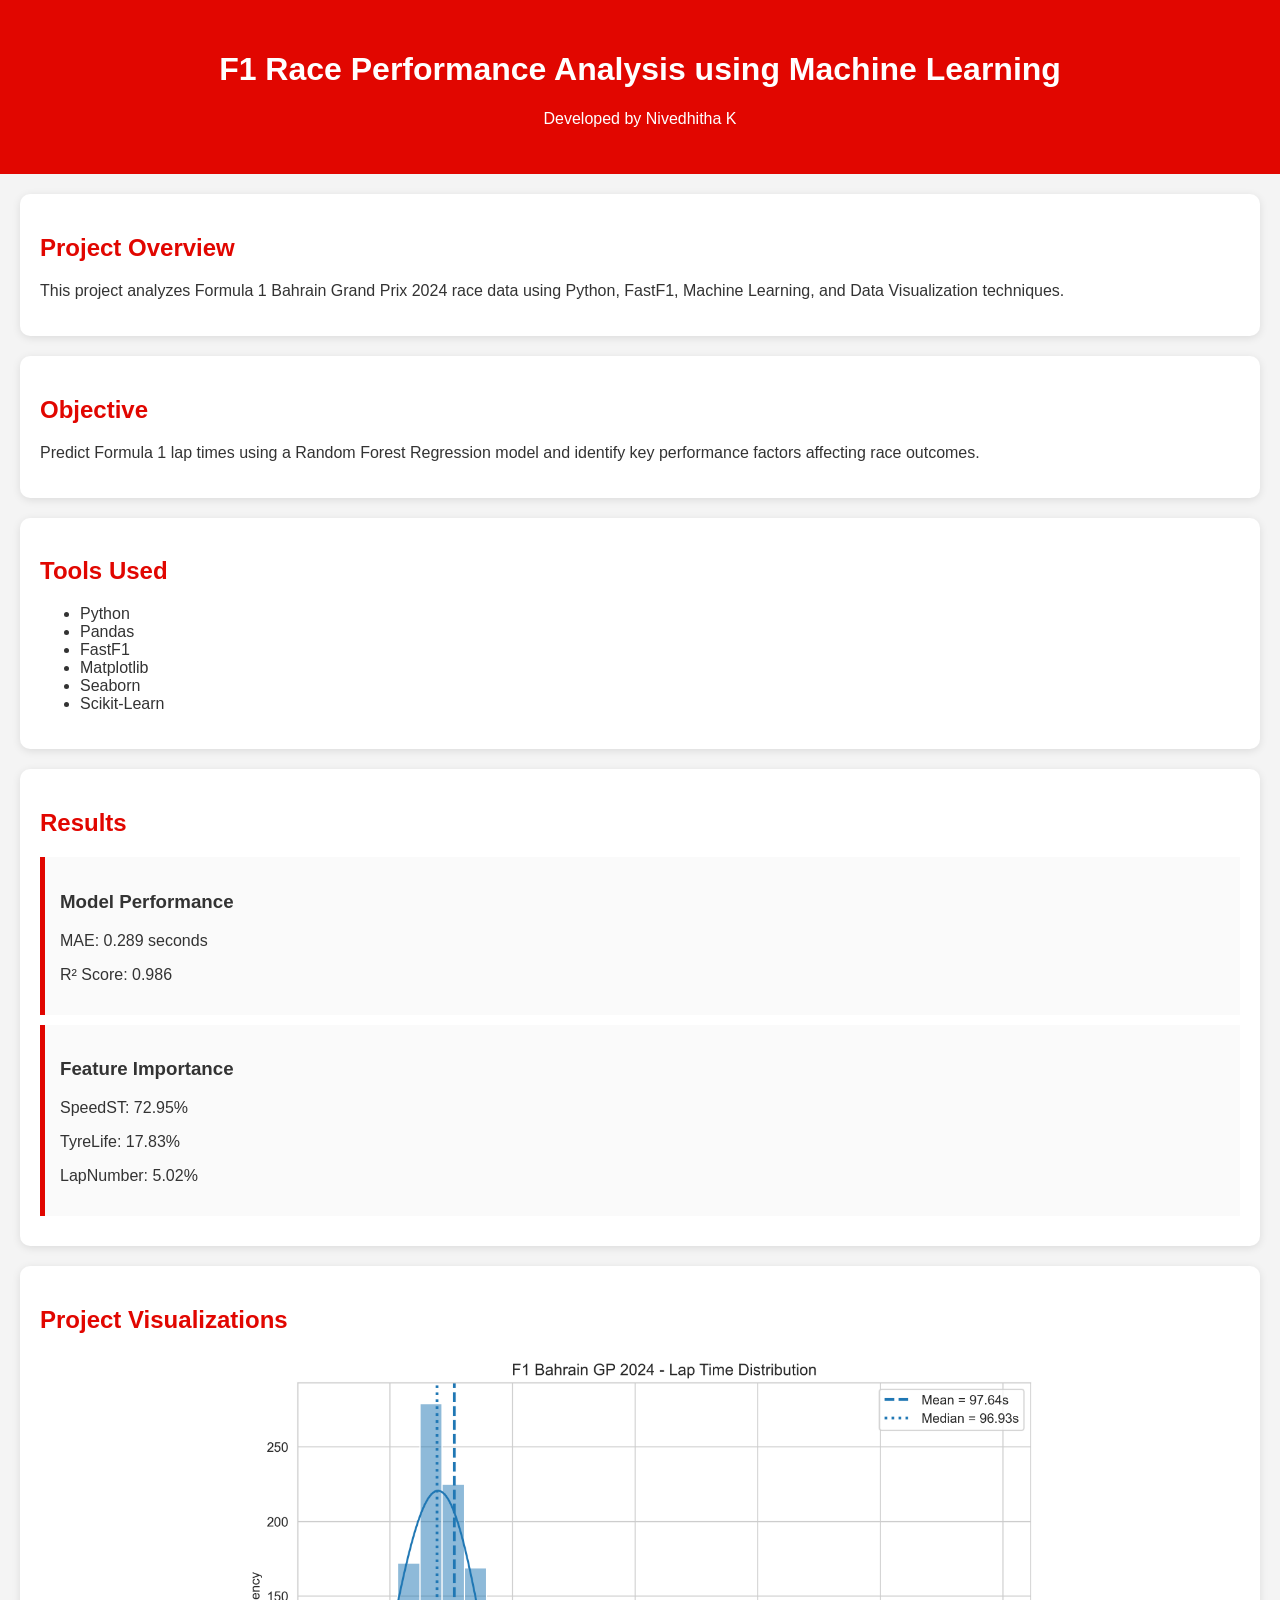
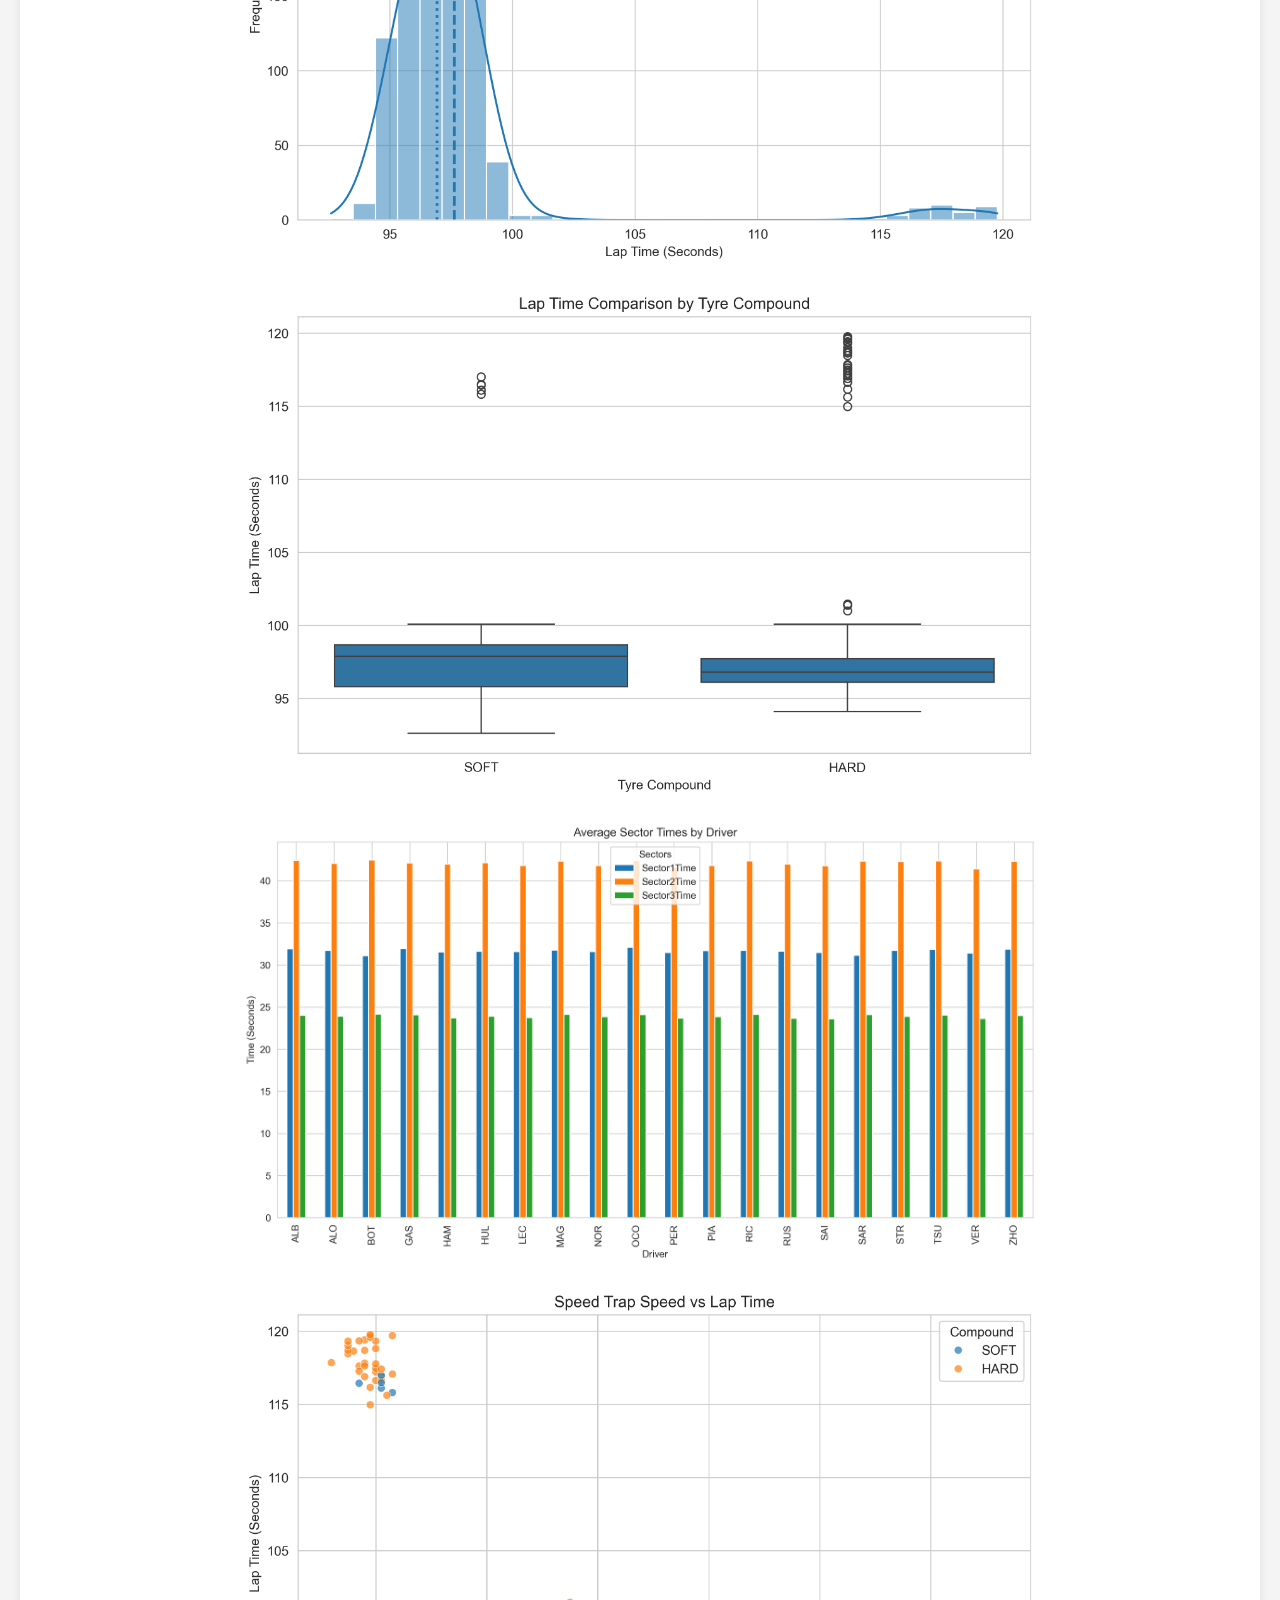
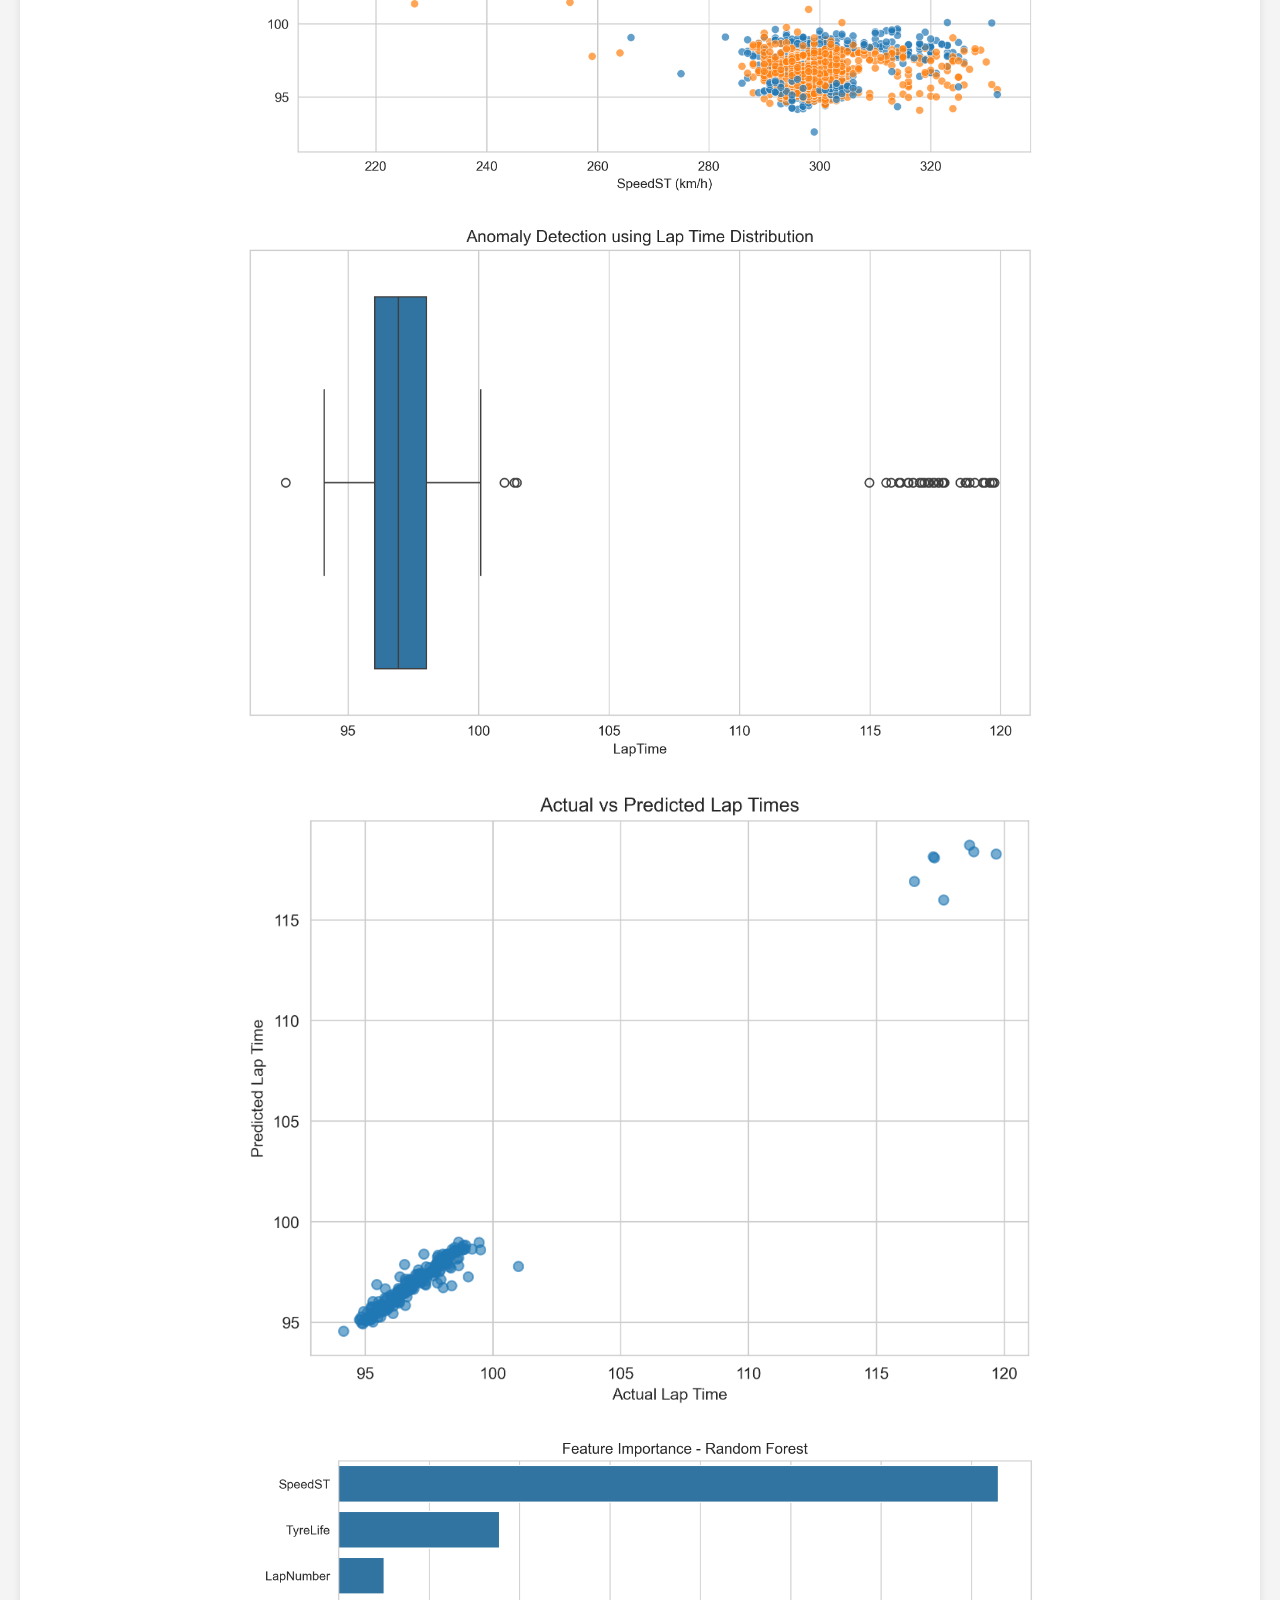
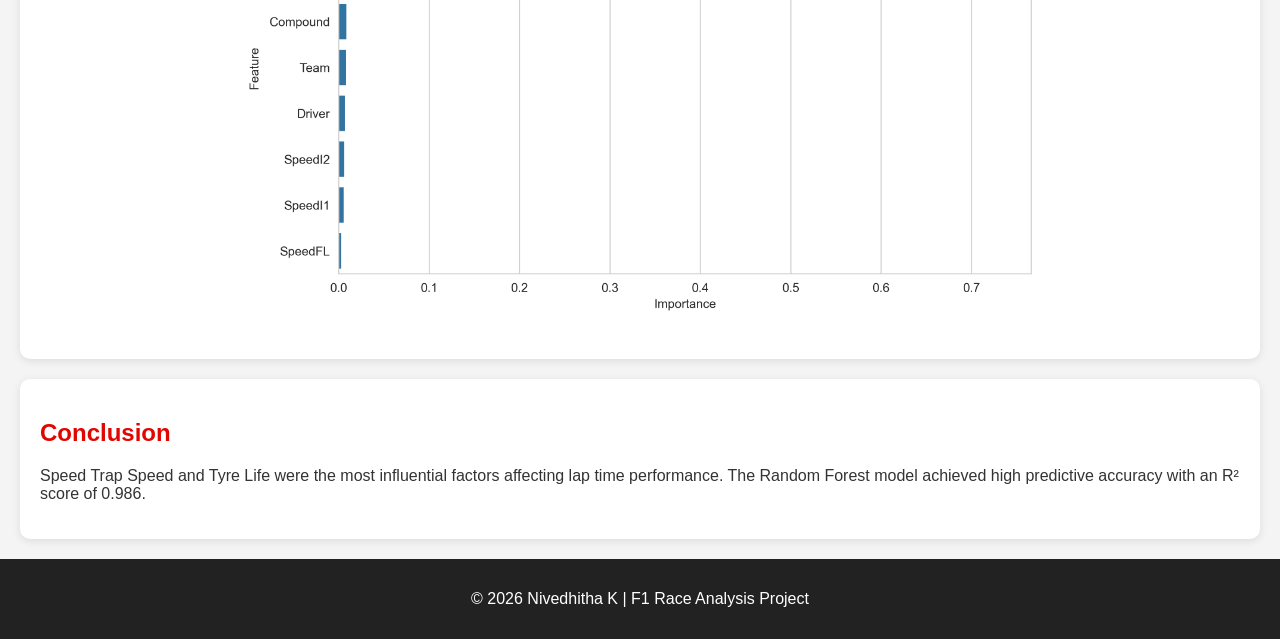
==== index.html @ cac46aba "Added project website" ====
<!DOCTYPE html>
<html lang="en">
<head>
    <meta charset="UTF-8">
    <meta name="viewport" content="width=device-width, initial-scale=1.0">
    <title>F1 Race Performance Analysis</title>
    <link rel="stylesheet" href="style.css">
</head>
<body>

<header>
    <h1>F1 Race Performance Analysis using Machine Learning</h1>
    <p>Developed by Nivedhitha K</p>
</header>

<section>
    <h2>Project Overview</h2>
    <p>
        This project analyzes Formula 1 Bahrain Grand Prix 2024 race data using
        Python, FastF1, Machine Learning, and Data Visualization techniques.
    </p>
</section>

<section>
    <h2>Objective</h2>
    <p>
        Predict Formula 1 lap times using a Random Forest Regression model and
        identify key performance factors affecting race outcomes.
    </p>
</section>

<section>
    <h2>Tools Used</h2>
    <ul>
        <li>Python</li>
        <li>Pandas</li>
        <li>FastF1</li>
        <li>Matplotlib</li>
        <li>Seaborn</li>
        <li>Scikit-Learn</li>
    </ul>
</section>

<section>
    <h2>Results</h2>

    <div class="card">
        <h3>Model Performance</h3>
        <p>MAE: 0.289 seconds</p>
        <p>R² Score: 0.986</p>
    </div>

    <div class="card">
        <h3>Feature Importance</h3>
        <p>SpeedST: 72.95%</p>
        <p>TyreLife: 17.83%</p>
        <p>LapNumber: 5.02%</p>
    </div>
</section>

<section>
    <h2>Project Visualizations</h2>

    <img src="plots/lap_distribution.png" alt="Lap Distribution">
    <img src="plots/compound_boxplot.png" alt="Compound Analysis">
    <img src="plots/sector_comparison.png" alt="Sector Analysis">
    <img src="plots/speed_correlation.png" alt="Speed Correlation">
    <img src="plots/anomaly_detection.png" alt="Anomaly Detection">
    <img src="plots/predicted_vs_actual.png" alt="Predicted vs Actual">
    <img src="plots/feature_importance.png" alt="Feature Importance">

</section>

<section>
    <h2>Conclusion</h2>
    <p>
        Speed Trap Speed and Tyre Life were the most influential factors affecting
        lap time performance. The Random Forest model achieved high predictive
        accuracy with an R² score of 0.986.
    </p>
</section>

<footer>
    <p>© 2026 Nivedhitha K | F1 Race Analysis Project</p>
</footer>

</body>
</html>
---- style.css ----
body{
    font-family: Arial, sans-serif;
    margin:0;
    background:#f4f4f4;
    color:#333;
}

header{
    background:#e10600;
    color:white;
    text-align:center;
    padding:30px;
}

section{
    background:white;
    margin:20px;
    padding:20px;
    border-radius:10px;
    box-shadow:0 2px 8px rgba(0,0,0,0.1);
}

h2{
    color:#e10600;
}

.card{
    background:#fafafa;
    padding:15px;
    margin:10px 0;
    border-left:5px solid #e10600;
}

img{
    width:100%;
    max-width:800px;
    display:block;
    margin:20px auto;
    border-radius:10px;
}

footer{
    text-align:center;
    background:#222;
    color:white;
    padding:15px;
}
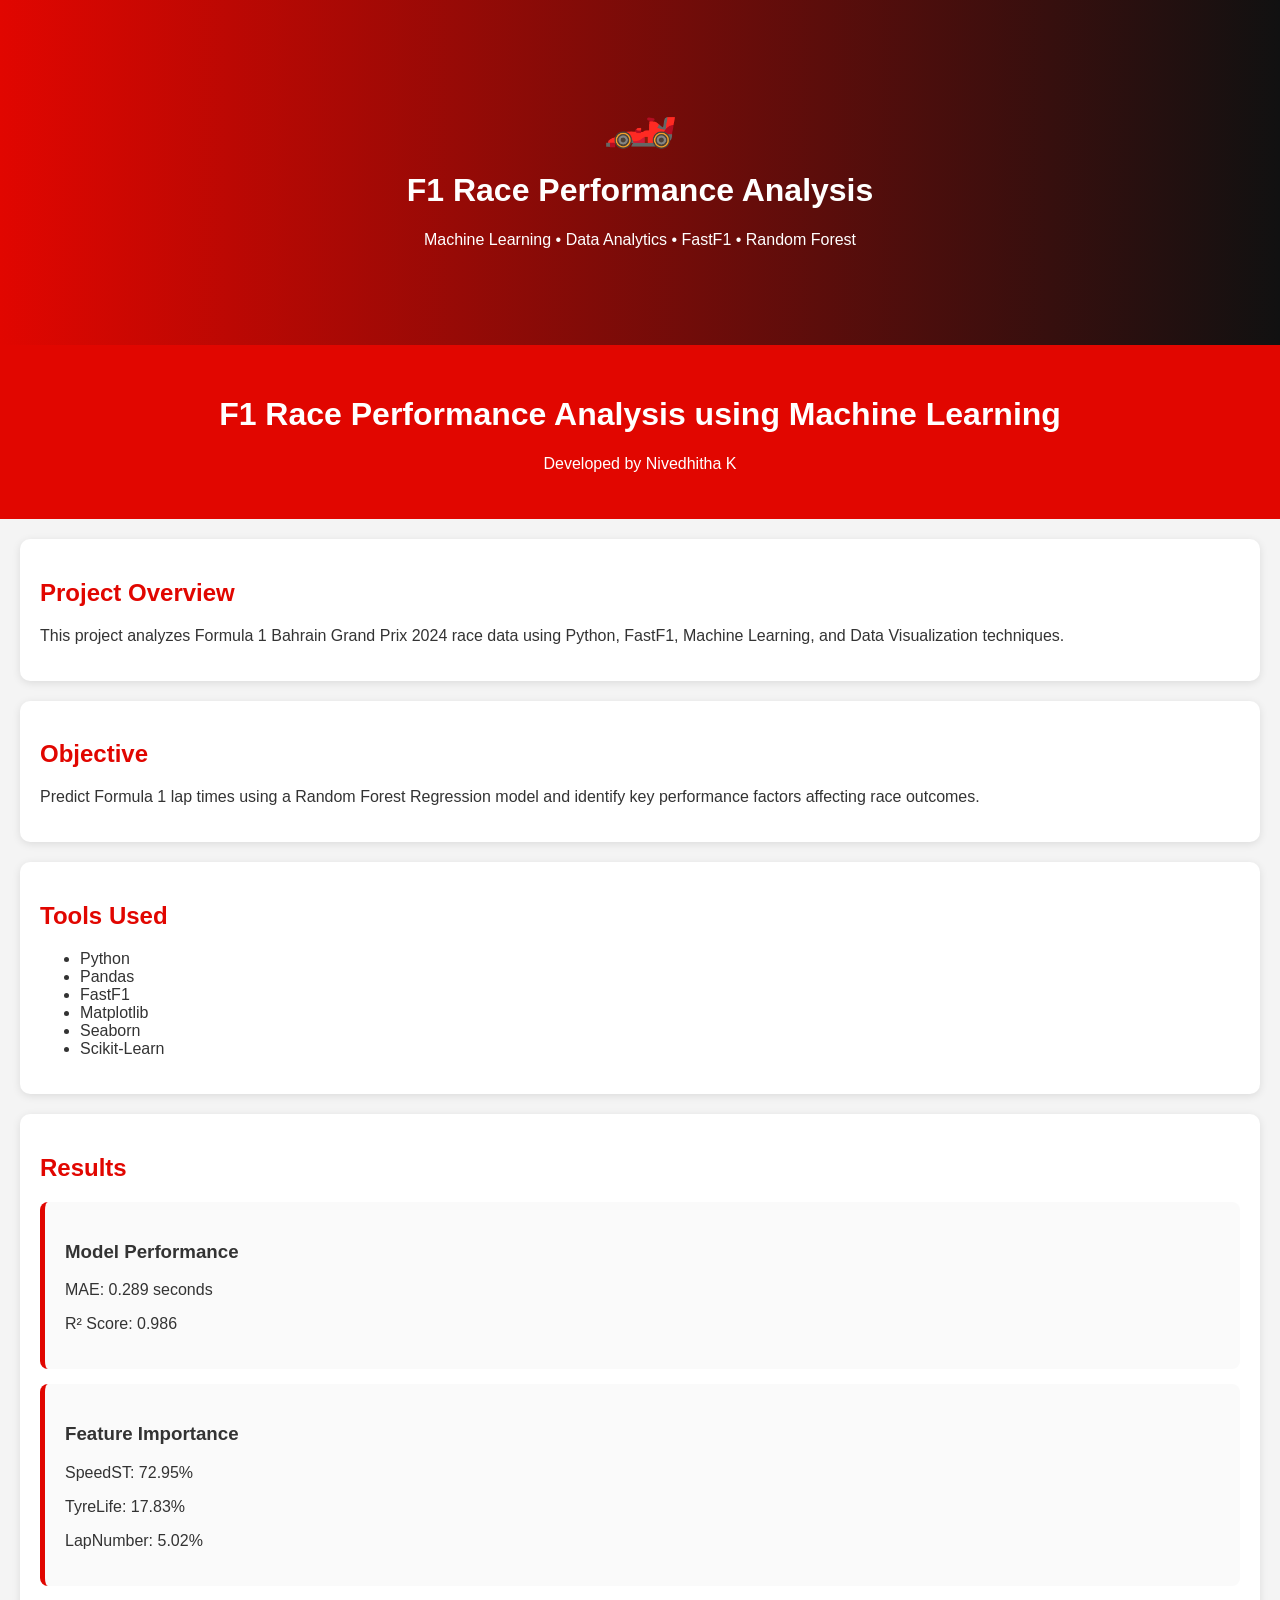
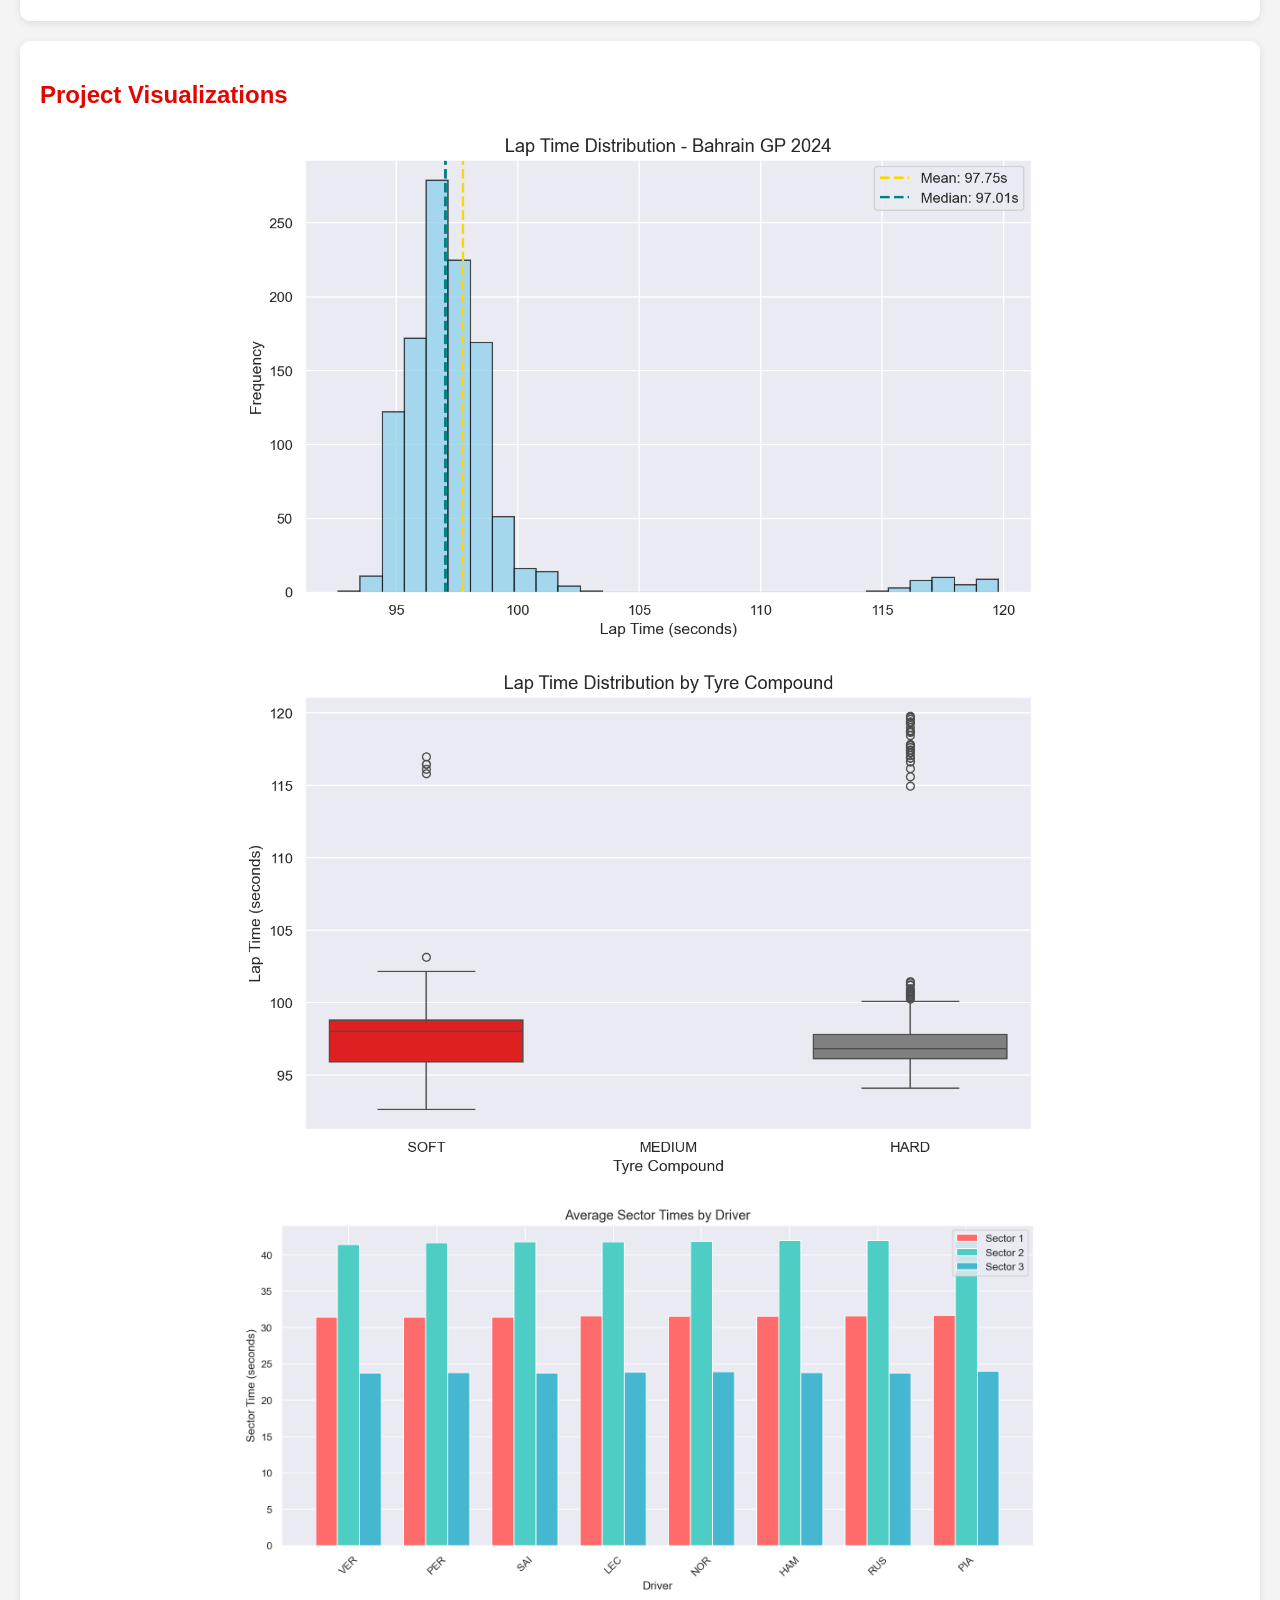
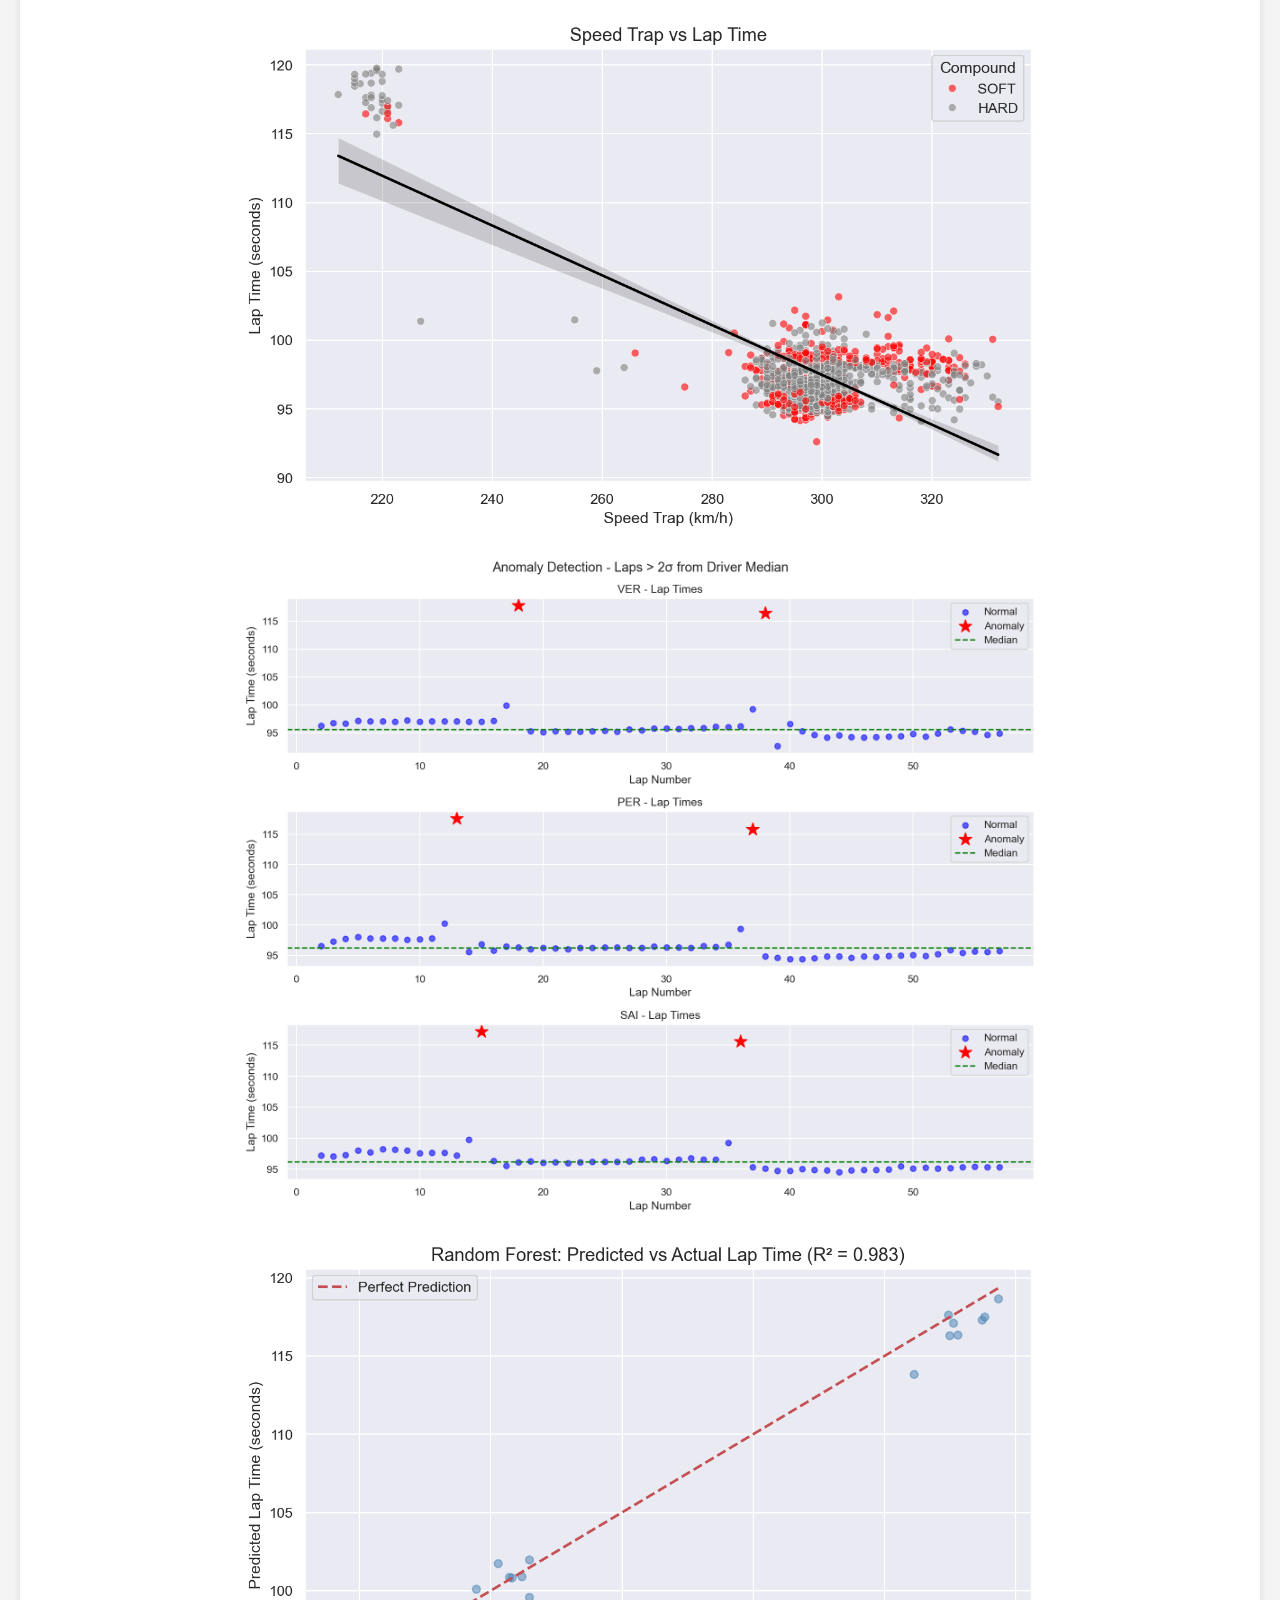
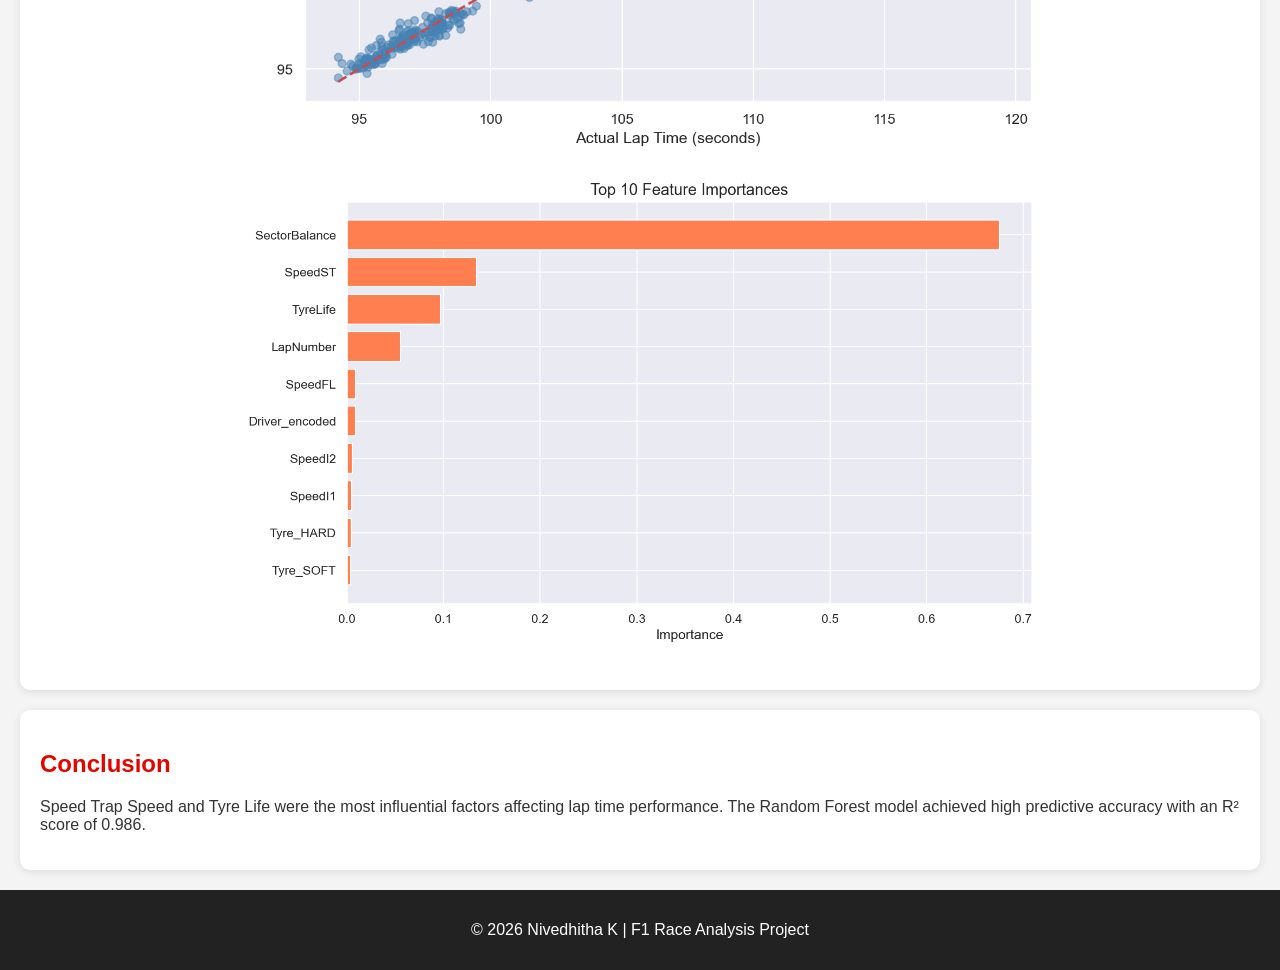
==== commit 46a16e27: "F1 AI/ML analysis project completed" ====
--- a/index.html
+++ b/index.html
@@ -6,7 +6,14 @@
     <title>F1 Race Performance Analysis</title>
     <link rel="stylesheet" href="style.css">
 </head>
+
 <body>
+
+<div class="hero">
+    <div class="car">🏎️</div>
+    <h1>F1 Race Performance Analysis</h1>
+    <p>Machine Learning • Data Analytics • FastF1 • Random Forest</p>
+</div> 
 
 <header>
     <h1>F1 Race Performance Analysis using Machine Learning</h1>
@@ -84,5 +91,7 @@
     <p>© 2026 Nivedhitha K | F1 Race Analysis Project</p>
 </footer>
 
+<script src="script.js"></script>
+
 </body>
 </html>
--- a/style.css
+++ b/style.css
@@ -1,3 +1,26 @@
+.hero{
+    background: linear-gradient(to right, #e10600, #111);
+    color:white;
+    text-align:center;
+    padding:80px 20px;
+    overflow:hidden;
+}
+
+.car{
+    font-size:60px;
+    position:relative;
+    animation: race 5s linear infinite;
+}
+
+@keyframes race{
+    from{
+        left:-100%;
+    }
+    to{
+        left:100%;
+    }
+}
+
 body{
     font-family: Arial, sans-serif;
     margin:0;
@@ -26,9 +49,16 @@
 
 .card{
     background:#fafafa;
-    padding:15px;
-    margin:10px 0;
+    padding:20px;
+    margin:15px 0;
     border-left:5px solid #e10600;
+    border-radius:8px;
+    transition:0.3s;
+}
+
+.card:hover{
+    transform:translateY(-5px);
+    box-shadow:0 4px 12px rgba(0,0,0,0.2);
 }
 
 img{
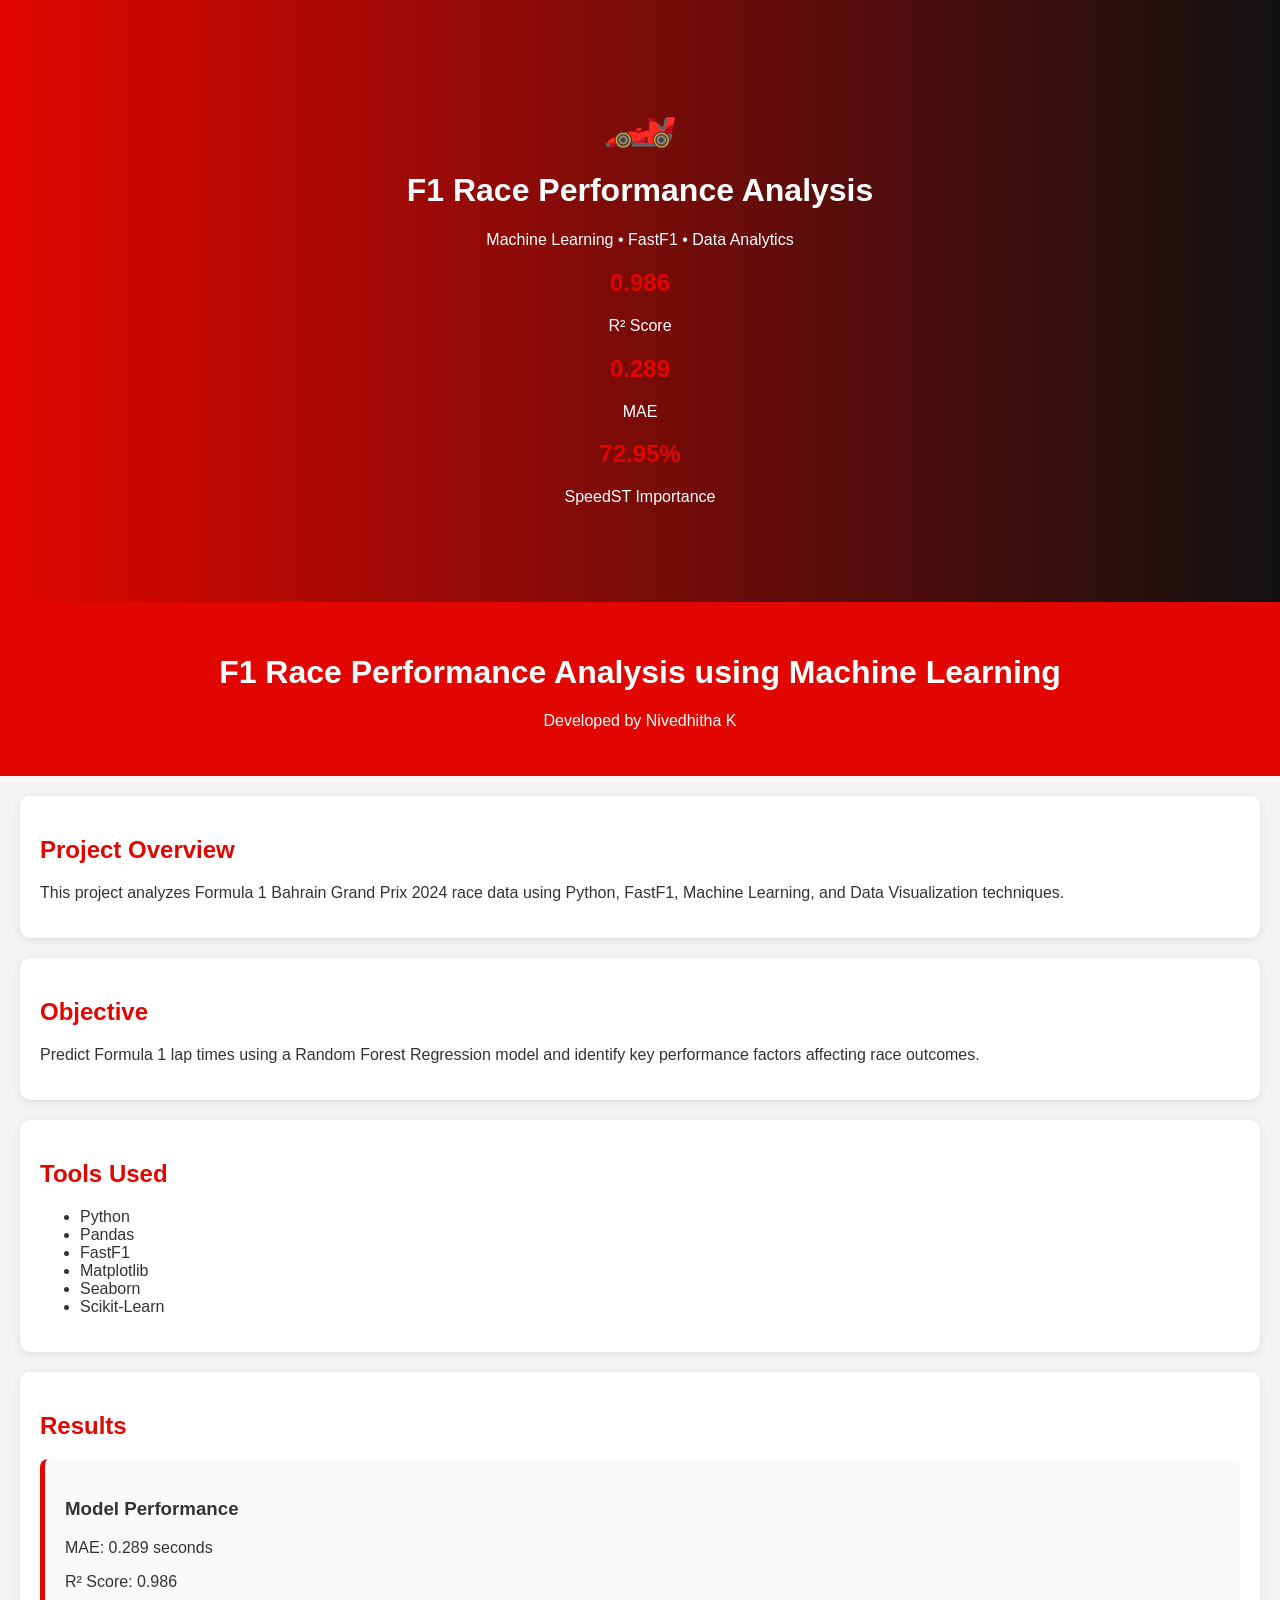
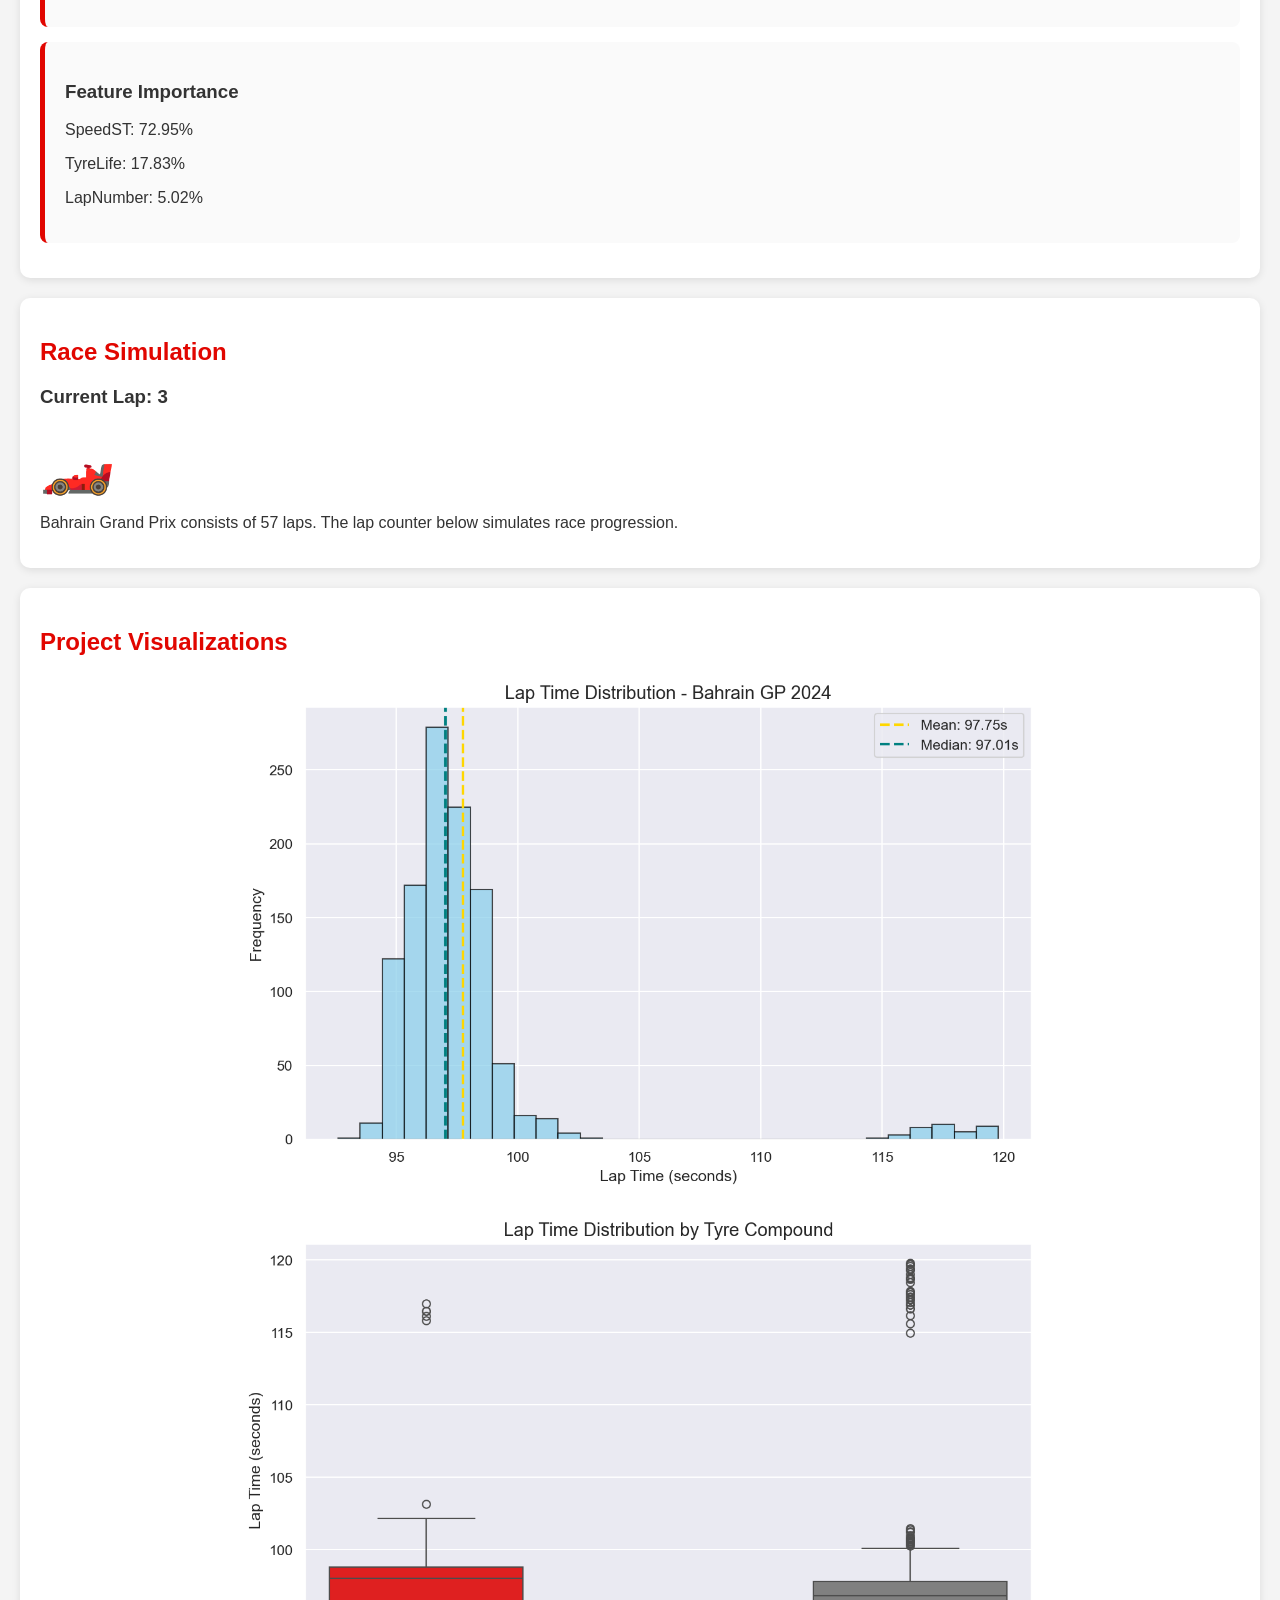
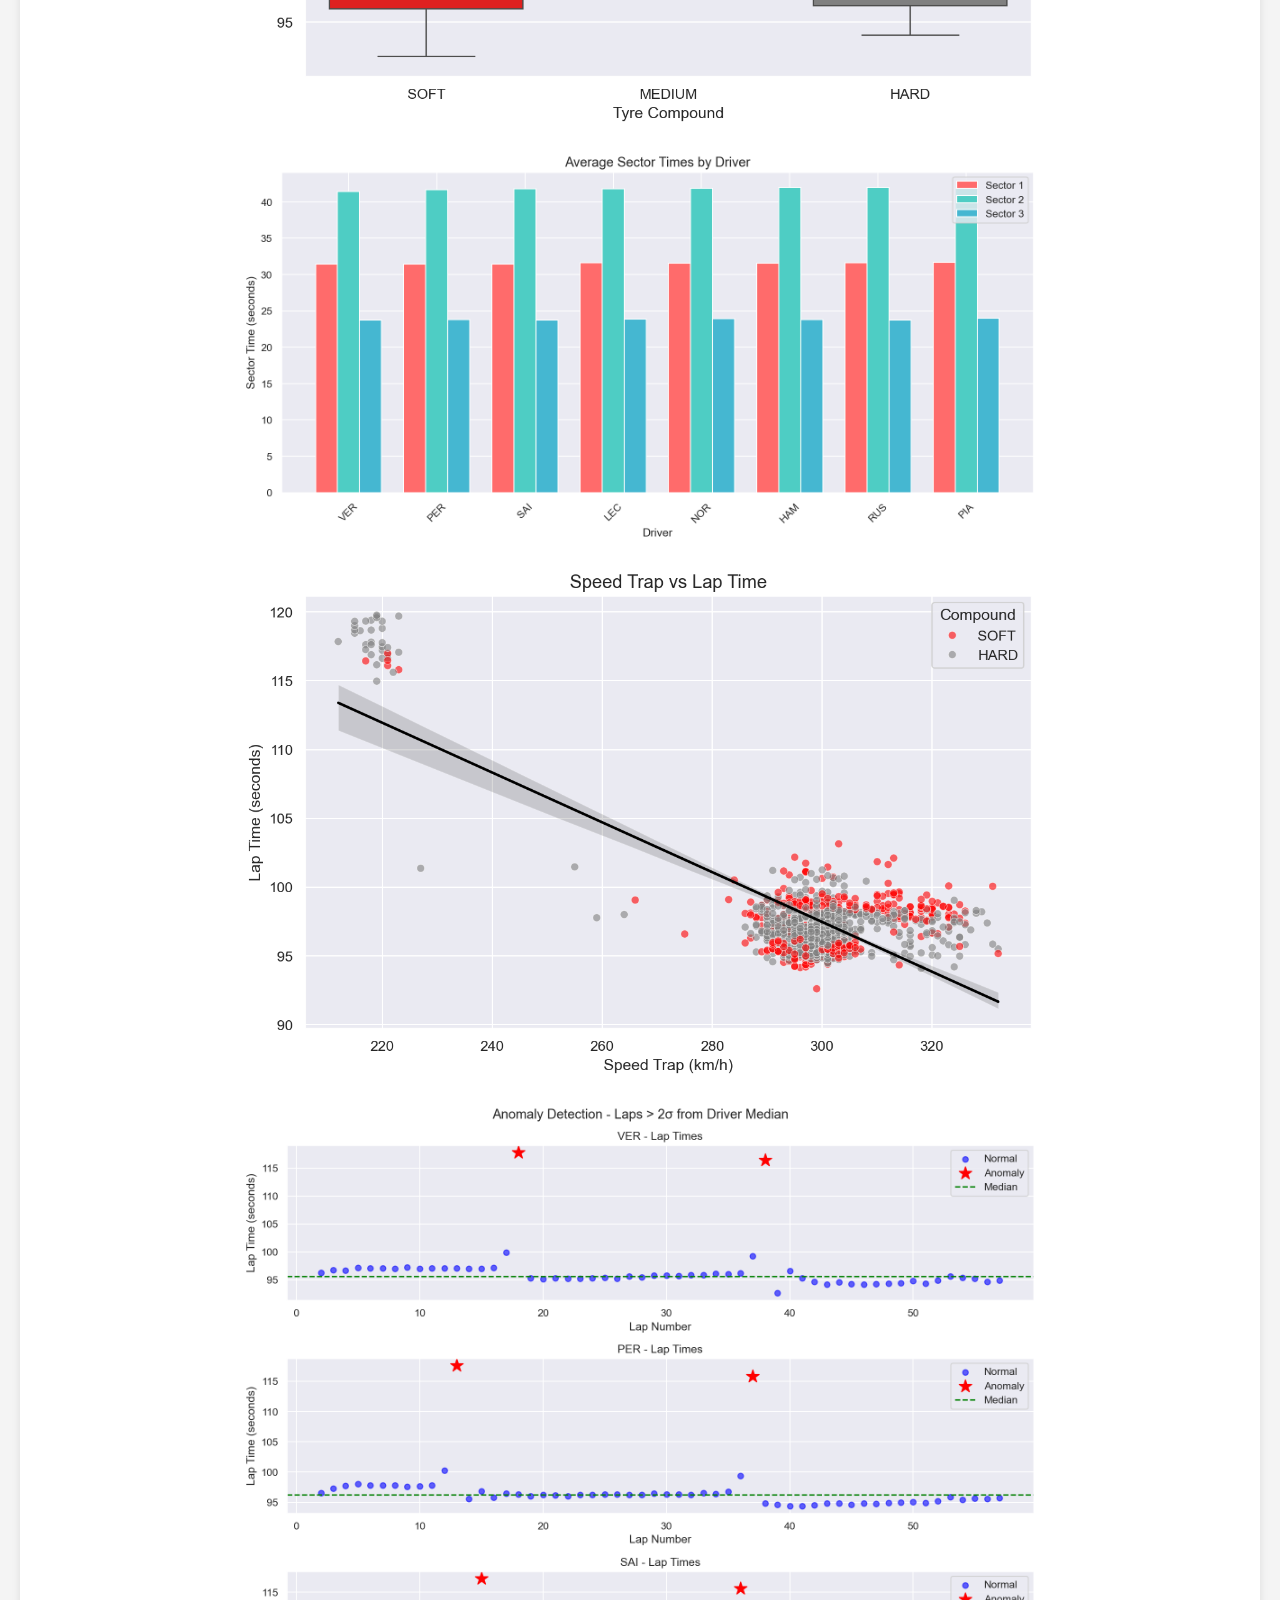
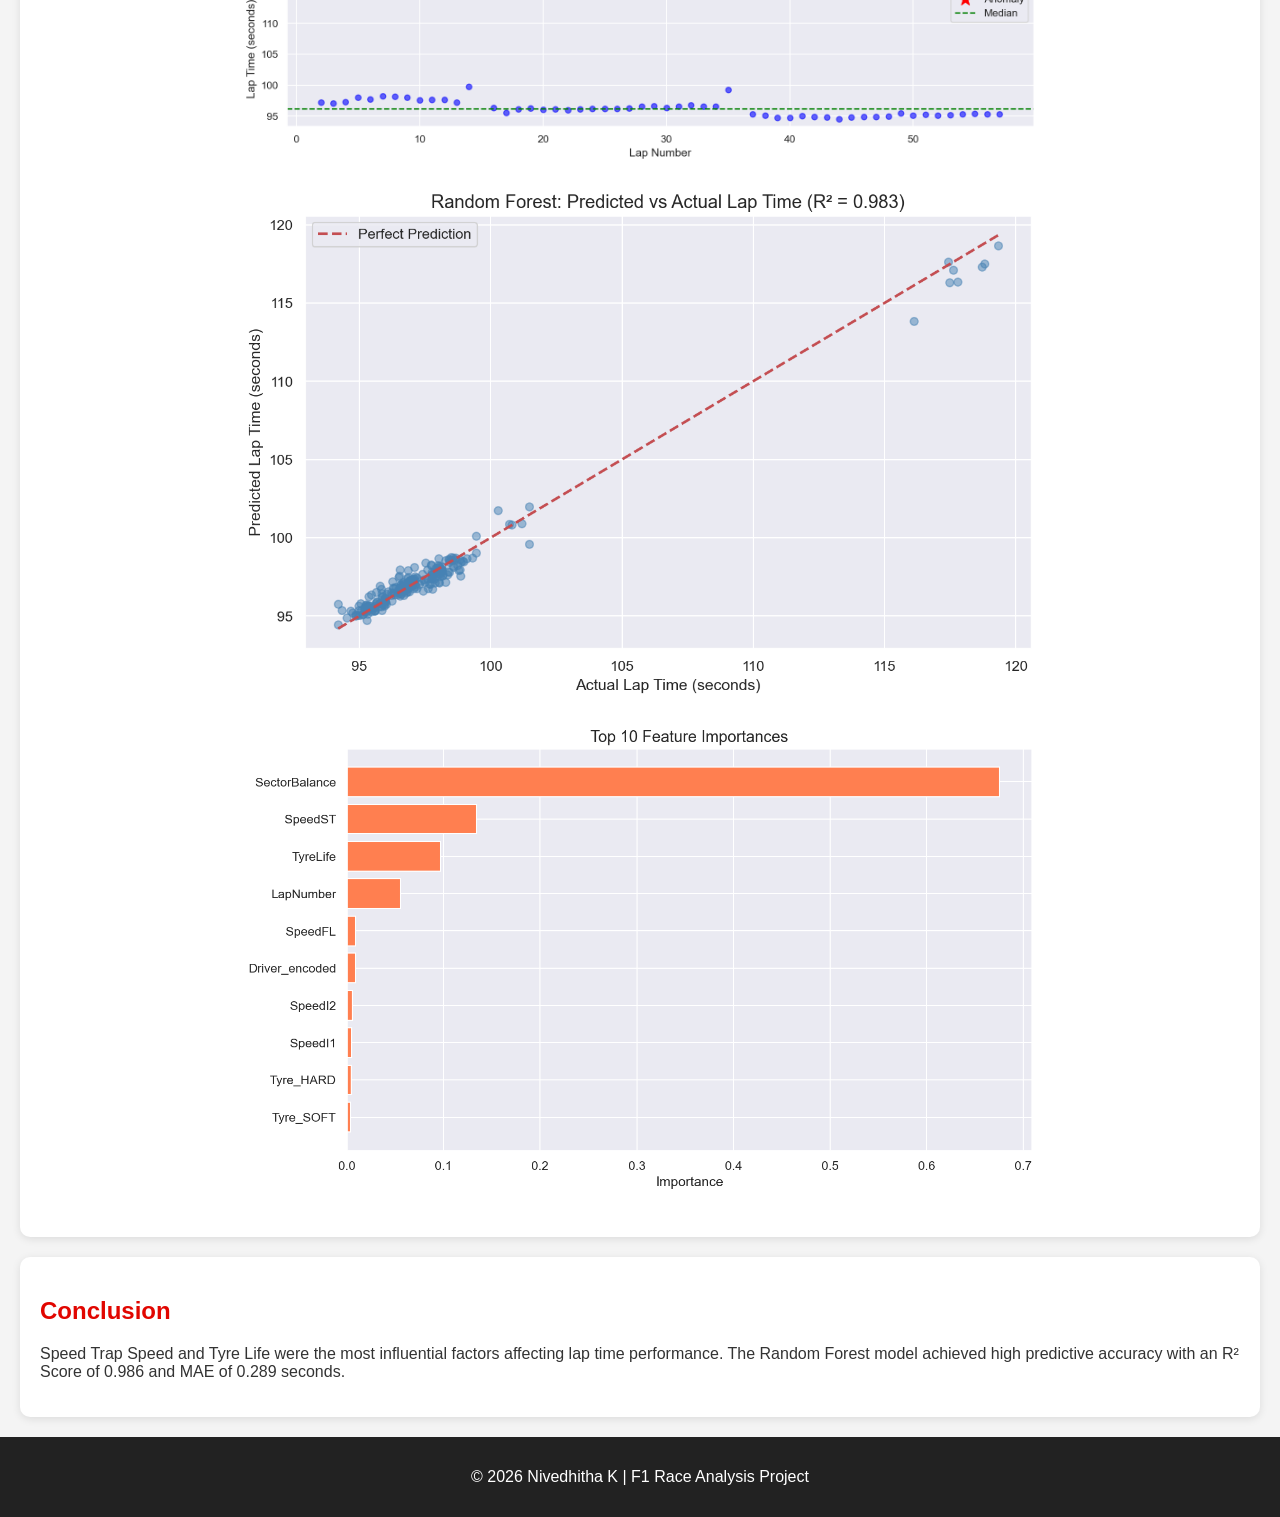
==== commit 1c99cc9e: "Added F1 race simulation website" ====
--- a/index.html
+++ b/index.html
@@ -9,89 +9,157 @@
 
 <body>
 
-<div class="hero">
-    <div class="car">🏎️</div>
-    <h1>F1 Race Performance Analysis</h1>
-    <p>Machine Learning • Data Analytics • FastF1 • Random Forest</p>
-</div> 
+    <!-- HERO SECTION -->
+    <div class="hero">
 
-<header>
-    <h1>F1 Race Performance Analysis using Machine Learning</h1>
-    <p>Developed by Nivedhitha K</p>
-</header>
+        <div class="track">
+            <div class="car">🏎️</div>
+        </div>
 
-<section>
-    <h2>Project Overview</h2>
-    <p>
-        This project analyzes Formula 1 Bahrain Grand Prix 2024 race data using
-        Python, FastF1, Machine Learning, and Data Visualization techniques.
-    </p>
-</section>
+        <h1>F1 Race Performance Analysis</h1>
+        <p>Machine Learning • FastF1 • Data Analytics</p>
 
-<section>
-    <h2>Objective</h2>
-    <p>
-        Predict Formula 1 lap times using a Random Forest Regression model and
-        identify key performance factors affecting race outcomes.
-    </p>
-</section>
+        <div class="stats">
 
-<section>
-    <h2>Tools Used</h2>
-    <ul>
-        <li>Python</li>
-        <li>Pandas</li>
-        <li>FastF1</li>
-        <li>Matplotlib</li>
-        <li>Seaborn</li>
-        <li>Scikit-Learn</li>
-    </ul>
-</section>
+            <div class="stat-box">
+                <h2>0.986</h2>
+                <p>R² Score</p>
+            </div>
 
-<section>
-    <h2>Results</h2>
+            <div class="stat-box">
+                <h2>0.289</h2>
+                <p>MAE</p>
+            </div>
 
-    <div class="card">
-        <h3>Model Performance</h3>
-        <p>MAE: 0.289 seconds</p>
-        <p>R² Score: 0.986</p>
+            <div class="stat-box">
+                <h2>72.95%</h2>
+                <p>SpeedST Importance</p>
+            </div>
+
+        </div>
+
     </div>
 
-    <div class="card">
-        <h3>Feature Importance</h3>
-        <p>SpeedST: 72.95%</p>
-        <p>TyreLife: 17.83%</p>
-        <p>LapNumber: 5.02%</p>
-    </div>
-</section>
+    <!-- HEADER -->
+    <header>
+        <h1>F1 Race Performance Analysis using Machine Learning</h1>
+        <p>Developed by Nivedhitha K</p>
+    </header>
 
-<section>
-    <h2>Project Visualizations</h2>
+    <!-- PROJECT OVERVIEW -->
+    <section>
+        <h2>Project Overview</h2>
 
-    <img src="plots/lap_distribution.png" alt="Lap Distribution">
-    <img src="plots/compound_boxplot.png" alt="Compound Analysis">
-    <img src="plots/sector_comparison.png" alt="Sector Analysis">
-    <img src="plots/speed_correlation.png" alt="Speed Correlation">
-    <img src="plots/anomaly_detection.png" alt="Anomaly Detection">
-    <img src="plots/predicted_vs_actual.png" alt="Predicted vs Actual">
-    <img src="plots/feature_importance.png" alt="Feature Importance">
+        <p>
+            This project analyzes Formula 1 Bahrain Grand Prix 2024 race data using
+            Python, FastF1, Machine Learning, and Data Visualization techniques.
+        </p>
+    </section>
 
-</section>
+    <!-- OBJECTIVE -->
+    <section>
+        <h2>Objective</h2>
 
-<section>
-    <h2>Conclusion</h2>
-    <p>
-        Speed Trap Speed and Tyre Life were the most influential factors affecting
-        lap time performance. The Random Forest model achieved high predictive
-        accuracy with an R² score of 0.986.
-    </p>
-</section>
+        <p>
+            Predict Formula 1 lap times using a Random Forest Regression model and
+            identify key performance factors affecting race outcomes.
+        </p>
+    </section>
 
-<footer>
-    <p>© 2026 Nivedhitha K | F1 Race Analysis Project</p>
-</footer>
+    <!-- TOOLS -->
+    <section>
+        <h2>Tools Used</h2>
 
-<script src="script.js"></script>
+        <ul>
+            <li>Python</li>
+            <li>Pandas</li>
+            <li>FastF1</li>
+            <li>Matplotlib</li>
+            <li>Seaborn</li>
+            <li>Scikit-Learn</li>
+        </ul>
+    </section>
+
+    <!-- RESULTS -->
+    <section>
+
+        <h2>Results</h2>
+
+        <div class="card">
+            <h3>Model Performance</h3>
+            <p>MAE: 0.289 seconds</p>
+            <p>R² Score: 0.986</p>
+        </div>
+
+        <div class="card">
+            <h3>Feature Importance</h3>
+            <p>SpeedST: 72.95%</p>
+            <p>TyreLife: 17.83%</p>
+            <p>LapNumber: 5.02%</p>
+        </div>
+
+    </section>
+
+    <!-- RACE SIMULATION -->
+    <section>
+
+        <h2>Race Simulation</h2>
+
+        <h3>
+            Current Lap:
+            <span id="lapCounter">1</span>
+        </h3>
+
+        <div class="track">
+            <div class="car">🏎️</div>
+        </div>
+
+        <p>
+            Bahrain Grand Prix consists of 57 laps. The lap counter below simulates race progression.
+        </p>
+
+    </section>
+
+    <!-- VISUALIZATIONS -->
+    <section>
+
+        <h2>Project Visualizations</h2>
+
+        <img src="plots/lap_distribution.png" alt="Lap Distribution">
+
+        <img src="plots/compound_boxplot.png" alt="Compound Analysis">
+
+        <img src="plots/sector_comparison.png" alt="Sector Analysis">
+
+        <img src="plots/speed_correlation.png" alt="Speed Correlation">
+
+        <img src="plots/anomaly_detection.png" alt="Anomaly Detection">
+
+        <img src="plots/predicted_vs_actual.png" alt="Predicted vs Actual">
+
+        <img src="plots/feature_importance.png" alt="Feature Importance">
+
+    </section>
+
+    <!-- CONCLUSION -->
+    <section>
+
+        <h2>Conclusion</h2>
+
+        <p>
+            Speed Trap Speed and Tyre Life were the most influential factors affecting
+            lap time performance. The Random Forest model achieved high predictive
+            accuracy with an R² Score of 0.986 and MAE of 0.289 seconds.
+        </p>
+
+    </section>
+
+    <!-- FOOTER -->
+    <footer>
+        <p>© 2026 Nivedhitha K | F1 Race Analysis Project</p>
+    </footer>
+
+    <script src="script.js"></script>
 
 </body>
-</html>
+</html>
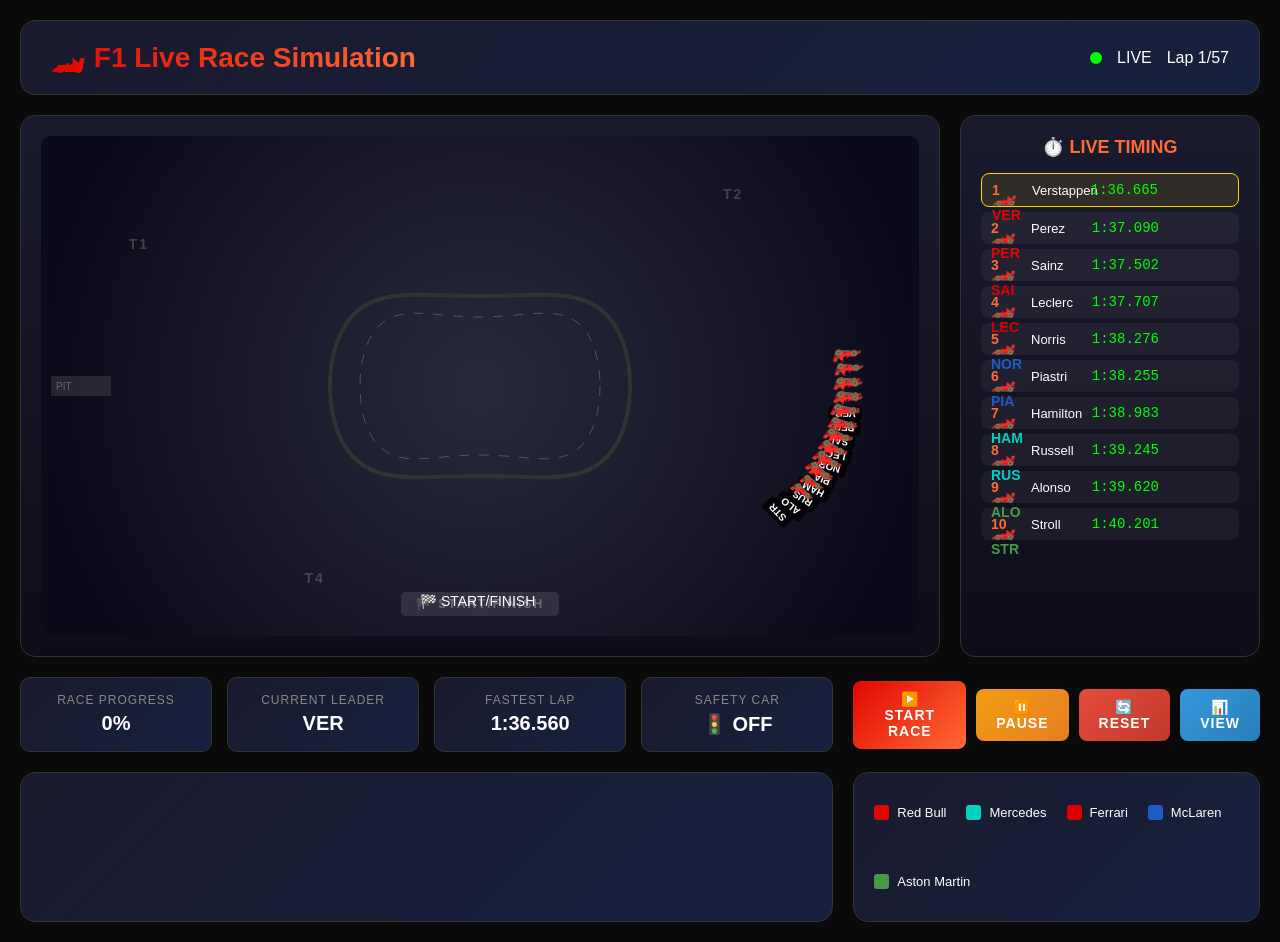
==== commit add813b3: "Added live F1 race simulation with animations" ====
--- a/index.html
+++ b/index.html
@@ -1,165 +1,116 @@
 <!DOCTYPE html>
 <html lang="en">
 <head>
-    <meta charset="UTF-8">
-    <meta name="viewport" content="width=device-width, initial-scale=1.0">
-    <title>F1 Race Performance Analysis</title>
-    <link rel="stylesheet" href="style.css">
+    <meta charset="UTF-8" />
+    <meta name="viewport" content="width=device-width, initial-scale=1.0" />
+    <title>🏎️ F1 Live Race Simulation</title>
+    <link rel="stylesheet" href="style.css" />
 </head>
+<body>
+    <div class="container">
+        <!-- Header -->
+        <header>
+            <div class="header-content">
+                <h1>🏎️ F1 Live Race Simulation</h1>
+                <div class="race-status">
+                    <span class="status-dot"></span>
+                    <span id="raceStatus">LIVE</span>
+                    <span id="lapCounter">Lap 1/57</span>
+                </div>
+            </div>
+        </header>
 
-<body>
+        <!-- Main Race View -->
+        <div class="race-view">
+            <!-- Track Container -->
+            <div class="track-container">
+                <div class="track">
+                    <canvas id="trackCanvas"></canvas>
+                    
+                    <!-- Car positions overlay -->
+                    <div id="carsContainer">
+                        <!-- Cars will be rendered here by JavaScript -->
+                    </div>
+                    
+                    <!-- Track Labels -->
+                    <div class="track-labels">
+                        <span class="start-finish">🏁 START/FINISH</span>
+                        <span class="turn-label">T1</span>
+                        <span class="turn-label">T2</span>
+                        <span class="turn-label">T3</span>
+                        <span class="turn-label">T4</span>
+                    </div>
+                </div>
+            </div>
 
-    <!-- HERO SECTION -->
-    <div class="hero">
-
-        <div class="track">
-            <div class="car">🏎️</div>
+            <!-- Timing Tower -->
+            <div class="timing-tower">
+                <h3>⏱️ LIVE TIMING</h3>
+                <div class="timing-grid" id="timingGrid">
+                    <!-- Driver timing rows will be inserted here -->
+                </div>
+            </div>
         </div>
 
-        <h1>F1 Race Performance Analysis</h1>
-        <p>Machine Learning • FastF1 • Data Analytics</p>
-
-        <div class="stats">
-
-            <div class="stat-box">
-                <h2>0.986</h2>
-                <p>R² Score</p>
+        <!-- Stats & Controls -->
+        <div class="controls-section">
+            <div class="stats-grid">
+                <div class="stat-card">
+                    <span class="stat-label">Race Progress</span>
+                    <span class="stat-value" id="raceProgress">0%</span>
+                </div>
+                <div class="stat-card">
+                    <span class="stat-label">Current Leader</span>
+                    <span class="stat-value" id="currentLeader">VER</span>
+                </div>
+                <div class="stat-card">
+                    <span class="stat-label">Fastest Lap</span>
+                    <span class="stat-value" id="fastestLap">1:32.608</span>
+                </div>
+                <div class="stat-card">
+                    <span class="stat-label">Safety Car</span>
+                    <span class="stat-value" id="safetyCar">🚦 OFF</span>
+                </div>
             </div>
 
-            <div class="stat-box">
-                <h2>0.289</h2>
-                <p>MAE</p>
+            <div class="controls">
+                <button id="startRace" class="btn btn-primary">▶️ START RACE</button>
+                <button id="pauseRace" class="btn btn-warning">⏸️ PAUSE</button>
+                <button id="resetRace" class="btn btn-danger">🔄 RESET</button>
+                <button id="toggleView" class="btn btn-secondary">📊 VIEW</button>
             </div>
-
-            <div class="stat-box">
-                <h2>72.95%</h2>
-                <p>SpeedST Importance</p>
-            </div>
-
         </div>
 
+        <!-- Bottom Stats -->
+        <div class="bottom-stats">
+            <div class="chart-container">
+                <canvas id="speedChart"></canvas>
+            </div>
+            <div class="legend">
+                <div class="legend-item">
+                    <span class="color-box" style="background: #e10600;"></span>
+                    <span>Red Bull</span>
+                </div>
+                <div class="legend-item">
+                    <span class="color-box" style="background: #00d2be;"></span>
+                    <span>Mercedes</span>
+                </div>
+                <div class="legend-item">
+                    <span class="color-box" style="background: #dc0000;"></span>
+                    <span>Ferrari</span>
+                </div>
+                <div class="legend-item">
+                    <span class="color-box" style="background: #1e5bc6;"></span>
+                    <span>McLaren</span>
+                </div>
+                <div class="legend-item">
+                    <span class="color-box" style="background: #469b46;"></span>
+                    <span>Aston Martin</span>
+                </div>
+            </div>
+        </div>
     </div>
 
-    <!-- HEADER -->
-    <header>
-        <h1>F1 Race Performance Analysis using Machine Learning</h1>
-        <p>Developed by Nivedhitha K</p>
-    </header>
-
-    <!-- PROJECT OVERVIEW -->
-    <section>
-        <h2>Project Overview</h2>
-
-        <p>
-            This project analyzes Formula 1 Bahrain Grand Prix 2024 race data using
-            Python, FastF1, Machine Learning, and Data Visualization techniques.
-        </p>
-    </section>
-
-    <!-- OBJECTIVE -->
-    <section>
-        <h2>Objective</h2>
-
-        <p>
-            Predict Formula 1 lap times using a Random Forest Regression model and
-            identify key performance factors affecting race outcomes.
-        </p>
-    </section>
-
-    <!-- TOOLS -->
-    <section>
-        <h2>Tools Used</h2>
-
-        <ul>
-            <li>Python</li>
-            <li>Pandas</li>
-            <li>FastF1</li>
-            <li>Matplotlib</li>
-            <li>Seaborn</li>
-            <li>Scikit-Learn</li>
-        </ul>
-    </section>
-
-    <!-- RESULTS -->
-    <section>
-
-        <h2>Results</h2>
-
-        <div class="card">
-            <h3>Model Performance</h3>
-            <p>MAE: 0.289 seconds</p>
-            <p>R² Score: 0.986</p>
-        </div>
-
-        <div class="card">
-            <h3>Feature Importance</h3>
-            <p>SpeedST: 72.95%</p>
-            <p>TyreLife: 17.83%</p>
-            <p>LapNumber: 5.02%</p>
-        </div>
-
-    </section>
-
-    <!-- RACE SIMULATION -->
-    <section>
-
-        <h2>Race Simulation</h2>
-
-        <h3>
-            Current Lap:
-            <span id="lapCounter">1</span>
-        </h3>
-
-        <div class="track">
-            <div class="car">🏎️</div>
-        </div>
-
-        <p>
-            Bahrain Grand Prix consists of 57 laps. The lap counter below simulates race progression.
-        </p>
-
-    </section>
-
-    <!-- VISUALIZATIONS -->
-    <section>
-
-        <h2>Project Visualizations</h2>
-
-        <img src="plots/lap_distribution.png" alt="Lap Distribution">
-
-        <img src="plots/compound_boxplot.png" alt="Compound Analysis">
-
-        <img src="plots/sector_comparison.png" alt="Sector Analysis">
-
-        <img src="plots/speed_correlation.png" alt="Speed Correlation">
-
-        <img src="plots/anomaly_detection.png" alt="Anomaly Detection">
-
-        <img src="plots/predicted_vs_actual.png" alt="Predicted vs Actual">
-
-        <img src="plots/feature_importance.png" alt="Feature Importance">
-
-    </section>
-
-    <!-- CONCLUSION -->
-    <section>
-
-        <h2>Conclusion</h2>
-
-        <p>
-            Speed Trap Speed and Tyre Life were the most influential factors affecting
-            lap time performance. The Random Forest model achieved high predictive
-            accuracy with an R² Score of 0.986 and MAE of 0.289 seconds.
-        </p>
-
-    </section>
-
-    <!-- FOOTER -->
-    <footer>
-        <p>© 2026 Nivedhitha K | F1 Race Analysis Project</p>
-    </footer>
-
     <script src="script.js"></script>
-
 </body>
 </html>
--- a/style.css
+++ b/style.css
@@ -1,77 +1,409 @@
-.hero{
-    background: linear-gradient(to right, #e10600, #111);
-    color:white;
-    text-align:center;
-    padding:80px 20px;
-    overflow:hidden;
-}
-
-.car{
-    font-size:60px;
-    position:relative;
-    animation: race 5s linear infinite;
-}
-
-@keyframes race{
-    from{
-        left:-100%;
-    }
-    to{
-        left:100%;
-    }
-}
-
-body{
-    font-family: Arial, sans-serif;
-    margin:0;
-    background:#f4f4f4;
-    color:#333;
-}
-
-header{
-    background:#e10600;
-    color:white;
-    text-align:center;
-    padding:30px;
-}
-
-section{
-    background:white;
-    margin:20px;
-    padding:20px;
-    border-radius:10px;
-    box-shadow:0 2px 8px rgba(0,0,0,0.1);
-}
-
-h2{
-    color:#e10600;
-}
-
-.card{
-    background:#fafafa;
-    padding:20px;
-    margin:15px 0;
-    border-left:5px solid #e10600;
-    border-radius:8px;
-    transition:0.3s;
-}
-
-.card:hover{
-    transform:translateY(-5px);
-    box-shadow:0 4px 12px rgba(0,0,0,0.2);
-}
-
-img{
-    width:100%;
-    max-width:800px;
-    display:block;
-    margin:20px auto;
-    border-radius:10px;
-}
-
-footer{
-    text-align:center;
-    background:#222;
-    color:white;
-    padding:15px;
-}
+* {
+    margin: 0;
+    padding: 0;
+    box-sizing: border-box;
+}
+
+body {
+    font-family: 'Segoe UI', Tahoma, Geneva, Verdana, sans-serif;
+    background: #0a0a0a;
+    color: #fff;
+    min-height: 100vh;
+    overflow-x: hidden;
+}
+
+.container {
+    max-width: 1600px;
+    margin: 0 auto;
+    padding: 20px;
+}
+
+/* Header */
+header {
+    background: linear-gradient(135deg, #1a1a2e, #16213e);
+    border-radius: 15px;
+    padding: 20px 30px;
+    margin-bottom: 20px;
+    border: 1px solid #333;
+}
+
+.header-content {
+    display: flex;
+    justify-content: space-between;
+    align-items: center;
+}
+
+header h1 {
+    font-size: 28px;
+    background: linear-gradient(90deg, #e10600, #ff6b35);
+    -webkit-background-clip: text;
+    -webkit-text-fill-color: transparent;
+}
+
+.race-status {
+    display: flex;
+    align-items: center;
+    gap: 15px;
+    font-size: 16px;
+}
+
+.status-dot {
+    width: 12px;
+    height: 12px;
+    border-radius: 50%;
+    background: #00ff00;
+    animation: pulse 1.5s infinite;
+}
+
+@keyframes pulse {
+    0% { opacity: 1; transform: scale(1); }
+    50% { opacity: 0.5; transform: scale(0.8); }
+    100% { opacity: 1; transform: scale(1); }
+}
+
+/* Race View */
+.race-view {
+    display: grid;
+    grid-template-columns: 1fr 300px;
+    gap: 20px;
+    margin-bottom: 20px;
+}
+
+.track-container {
+    background: linear-gradient(180deg, #1a1a2e, #0d0d1a);
+    border-radius: 15px;
+    padding: 20px;
+    border: 1px solid #333;
+    position: relative;
+    overflow: hidden;
+}
+
+.track {
+    position: relative;
+    width: 100%;
+    height: 500px;
+    background: #1a1a2e;
+    border-radius: 10px;
+    overflow: hidden;
+}
+
+#trackCanvas {
+    width: 100%;
+    height: 100%;
+    position: absolute;
+    top: 0;
+    left: 0;
+}
+
+#carsContainer {
+    position: relative;
+    width: 100%;
+    height: 100%;
+}
+
+.track-labels {
+    position: absolute;
+    top: 0;
+    left: 0;
+    width: 100%;
+    height: 100%;
+    pointer-events: none;
+}
+
+.track-labels span {
+    position: absolute;
+    color: rgba(255, 255, 255, 0.3);
+    font-size: 12px;
+    font-weight: bold;
+    letter-spacing: 2px;
+}
+
+.start-finish {
+    bottom: 20px;
+    left: 50%;
+    transform: translateX(-50%);
+    background: rgba(255, 255, 255, 0.1);
+    padding: 5px 15px;
+    border-radius: 5px;
+}
+
+.turn-label {
+    font-size: 14px !important;
+    color: rgba(255, 255, 255, 0.2) !important;
+}
+
+.turn-label:nth-child(2) { top: 20%; left: 10%; }
+.turn-label:nth-child(3) { top: 10%; right: 20%; }
+.turn-label:nth-child(4) { bottom: 30%; right: 10%; }
+.turn-label:nth-child(5) { bottom: 10%; left: 30%; }
+
+/* Timing Tower */
+.timing-tower {
+    background: linear-gradient(180deg, #1a1a2e, #0d0d1a);
+    border-radius: 15px;
+    padding: 20px;
+    border: 1px solid #333;
+    max-height: 600px;
+    overflow-y: auto;
+}
+
+.timing-tower h3 {
+    margin-bottom: 15px;
+    font-size: 18px;
+    color: #ff6b35;
+    text-align: center;
+}
+
+.timing-grid {
+    display: flex;
+    flex-direction: column;
+    gap: 5px;
+}
+
+.timing-row {
+    display: grid;
+    grid-template-columns: 30px 40px 1fr 60px;
+    gap: 10px;
+    padding: 8px 10px;
+    background: rgba(255, 255, 255, 0.05);
+    border-radius: 8px;
+    transition: all 0.3s;
+    font-size: 14px;
+    align-items: center;
+}
+
+.timing-row:hover {
+    background: rgba(255, 255, 255, 0.1);
+    transform: scale(1.02);
+}
+
+.timing-row .pos {
+    font-weight: bold;
+    color: #ff6b35;
+}
+
+.timing-row .car {
+    font-weight: bold;
+}
+
+.timing-row .driver {
+    font-size: 13px;
+}
+
+.timing-row .time {
+    text-align: right;
+    font-family: 'Courier New', monospace;
+    color: #00ff00;
+}
+
+/* Car Animation on Track */
+.car {
+    position: absolute;
+    width: 30px;
+    height: 15px;
+    transition: all 0.1s;
+    z-index: 10;
+}
+
+.car::before {
+    content: '🏎️';
+    font-size: 20px;
+    display: block;
+}
+
+.car .driver-label {
+    position: absolute;
+    top: -20px;
+    left: 50%;
+    transform: translateX(-50%);
+    font-size: 10px;
+    background: rgba(0, 0, 0, 0.8);
+    padding: 2px 6px;
+    border-radius: 3px;
+    white-space: nowrap;
+    color: #fff;
+    font-weight: bold;
+}
+
+/* Controls */
+.controls-section {
+    display: grid;
+    grid-template-columns: 2fr 1fr;
+    gap: 20px;
+    margin-bottom: 20px;
+}
+
+.stats-grid {
+    display: grid;
+    grid-template-columns: repeat(4, 1fr);
+    gap: 15px;
+}
+
+.stat-card {
+    background: linear-gradient(135deg, #1a1a2e, #16213e);
+    padding: 15px 20px;
+    border-radius: 10px;
+    border: 1px solid #333;
+    text-align: center;
+}
+
+.stat-label {
+    display: block;
+    font-size: 12px;
+    color: #888;
+    margin-bottom: 5px;
+    text-transform: uppercase;
+    letter-spacing: 1px;
+}
+
+.stat-value {
+    font-size: 20px;
+    font-weight: bold;
+    color: #fff;
+}
+
+.stat-value.live {
+    color: #00ff00;
+}
+
+.controls {
+    display: flex;
+    gap: 10px;
+    align-items: center;
+    justify-content: flex-end;
+}
+
+.btn {
+    padding: 10px 20px;
+    border: none;
+    border-radius: 8px;
+    font-size: 14px;
+    font-weight: bold;
+    cursor: pointer;
+    transition: all 0.3s;
+    text-transform: uppercase;
+    letter-spacing: 1px;
+}
+
+.btn:hover {
+    transform: translateY(-2px);
+    box-shadow: 0 5px 20px rgba(0, 0, 0, 0.3);
+}
+
+.btn-primary {
+    background: linear-gradient(135deg, #e10600, #ff6b35);
+    color: white;
+}
+
+.btn-warning {
+    background: linear-gradient(135deg, #f39c12, #e67e22);
+    color: white;
+}
+
+.btn-danger {
+    background: linear-gradient(135deg, #e74c3c, #c0392b);
+    color: white;
+}
+
+.btn-secondary {
+    background: linear-gradient(135deg, #3498db, #2980b9);
+    color: white;
+}
+
+/* Bottom Stats */
+.bottom-stats {
+    display: grid;
+    grid-template-columns: 2fr 1fr;
+    gap: 20px;
+}
+
+.chart-container {
+    background: linear-gradient(135deg, #1a1a2e, #16213e);
+    border-radius: 15px;
+    padding: 20px;
+    border: 1px solid #333;
+    height: 150px;
+}
+
+#speedChart {
+    width: 100%;
+    height: 100%;
+}
+
+.legend {
+    display: flex;
+    gap: 20px;
+    align-items: center;
+    background: linear-gradient(135deg, #1a1a2e, #16213e);
+    border-radius: 15px;
+    padding: 15px 20px;
+    border: 1px solid #333;
+    flex-wrap: wrap;
+}
+
+.legend-item {
+    display: flex;
+    align-items: center;
+    gap: 8px;
+    font-size: 13px;
+}
+
+.color-box {
+    width: 15px;
+    height: 15px;
+    border-radius: 3px;
+}
+
+/* Scrollbar */
+::-webkit-scrollbar {
+    width: 6px;
+}
+
+::-webkit-scrollbar-track {
+    background: #1a1a2e;
+}
+
+::-webkit-scrollbar-thumb {
+    background: #e10600;
+    border-radius: 3px;
+}
+
+::-webkit-scrollbar-thumb:hover {
+    background: #ff6b35;
+}
+
+/* Responsive */
+@media (max-width: 1200px) {
+    .race-view {
+        grid-template-columns: 1fr;
+    }
+    
+    .controls-section {
+        grid-template-columns: 1fr;
+    }
+    
+    .stats-grid {
+        grid-template-columns: repeat(2, 1fr);
+    }
+    
+    .bottom-stats {
+        grid-template-columns: 1fr;
+    }
+}
+
+@media (max-width: 768px) {
+    .header-content {
+        flex-direction: column;
+        gap: 10px;
+        text-align: center;
+    }
+    
+    .controls {
+        flex-wrap: wrap;
+        justify-content: center;
+    }
+    
+    .timing-tower {
+        max-height: 300px;
+    }
+}
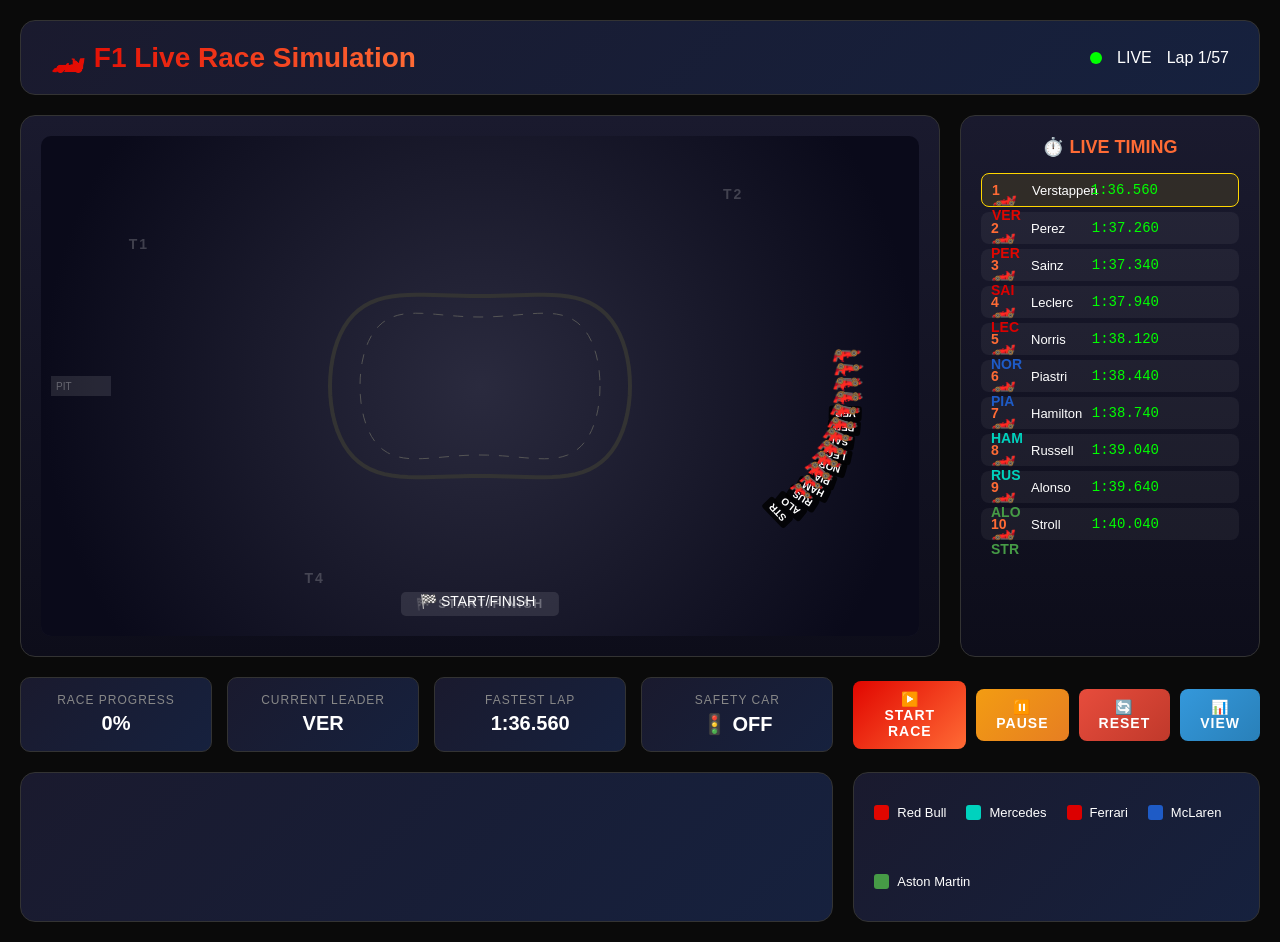
==== commit 29faf8ef: "Trigger GitHub Pages rebuild" ====
--- a/index.html
+++ b/index.html
@@ -1,116 +1,118 @@
-<!DOCTYPE html>
-<html lang="en">
-<head>
-    <meta charset="UTF-8" />
-    <meta name="viewport" content="width=device-width, initial-scale=1.0" />
-    <title>🏎️ F1 Live Race Simulation</title>
-    <link rel="stylesheet" href="style.css" />
-</head>
-<body>
-    <div class="container">
-        <!-- Header -->
-        <header>
-            <div class="header-content">
-                <h1>🏎️ F1 Live Race Simulation</h1>
-                <div class="race-status">
-                    <span class="status-dot"></span>
-                    <span id="raceStatus">LIVE</span>
-                    <span id="lapCounter">Lap 1/57</span>
-                </div>
-            </div>
-        </header>
-
-        <!-- Main Race View -->
-        <div class="race-view">
-            <!-- Track Container -->
-            <div class="track-container">
-                <div class="track">
-                    <canvas id="trackCanvas"></canvas>
-                    
-                    <!-- Car positions overlay -->
-                    <div id="carsContainer">
-                        <!-- Cars will be rendered here by JavaScript -->
-                    </div>
-                    
-                    <!-- Track Labels -->
-                    <div class="track-labels">
-                        <span class="start-finish">🏁 START/FINISH</span>
-                        <span class="turn-label">T1</span>
-                        <span class="turn-label">T2</span>
-                        <span class="turn-label">T3</span>
-                        <span class="turn-label">T4</span>
-                    </div>
-                </div>
-            </div>
-
-            <!-- Timing Tower -->
-            <div class="timing-tower">
-                <h3>⏱️ LIVE TIMING</h3>
-                <div class="timing-grid" id="timingGrid">
-                    <!-- Driver timing rows will be inserted here -->
-                </div>
-            </div>
-        </div>
-
-        <!-- Stats & Controls -->
-        <div class="controls-section">
-            <div class="stats-grid">
-                <div class="stat-card">
-                    <span class="stat-label">Race Progress</span>
-                    <span class="stat-value" id="raceProgress">0%</span>
-                </div>
-                <div class="stat-card">
-                    <span class="stat-label">Current Leader</span>
-                    <span class="stat-value" id="currentLeader">VER</span>
-                </div>
-                <div class="stat-card">
-                    <span class="stat-label">Fastest Lap</span>
-                    <span class="stat-value" id="fastestLap">1:32.608</span>
-                </div>
-                <div class="stat-card">
-                    <span class="stat-label">Safety Car</span>
-                    <span class="stat-value" id="safetyCar">🚦 OFF</span>
-                </div>
-            </div>
-
-            <div class="controls">
-                <button id="startRace" class="btn btn-primary">▶️ START RACE</button>
-                <button id="pauseRace" class="btn btn-warning">⏸️ PAUSE</button>
-                <button id="resetRace" class="btn btn-danger">🔄 RESET</button>
-                <button id="toggleView" class="btn btn-secondary">📊 VIEW</button>
-            </div>
-        </div>
-
-        <!-- Bottom Stats -->
-        <div class="bottom-stats">
-            <div class="chart-container">
-                <canvas id="speedChart"></canvas>
-            </div>
-            <div class="legend">
-                <div class="legend-item">
-                    <span class="color-box" style="background: #e10600;"></span>
-                    <span>Red Bull</span>
-                </div>
-                <div class="legend-item">
-                    <span class="color-box" style="background: #00d2be;"></span>
-                    <span>Mercedes</span>
-                </div>
-                <div class="legend-item">
-                    <span class="color-box" style="background: #dc0000;"></span>
-                    <span>Ferrari</span>
-                </div>
-                <div class="legend-item">
-                    <span class="color-box" style="background: #1e5bc6;"></span>
-                    <span>McLaren</span>
-                </div>
-                <div class="legend-item">
-                    <span class="color-box" style="background: #469b46;"></span>
-                    <span>Aston Martin</span>
-                </div>
-            </div>
-        </div>
-    </div>
-
-    <script src="script.js"></script>
-</body>
-</html>+<!DOCTYPE html>
+<html lang="en">
+<head>
+    <meta charset="UTF-8" />
+    <meta name="viewport" content="width=device-width, initial-scale=1.0" />
+    <title>🏎️ F1 Live Race Simulation</title>
+    <link rel="stylesheet" href="style.css" />
+</head>
+<body>
+    <div class="container">
+        <!-- Header -->
+        <header>
+            <div class="header-content">
+                <h1>🏎️ F1 Live Race Simulation</h1>
+                <div class="race-status">
+                    <span class="status-dot"></span>
+                    <span id="raceStatus">LIVE</span>
+                    <span id="lapCounter">Lap 1/57</span>
+                </div>
+            </div>
+        </header>
+
+        <!-- Main Race View -->
+        <div class="race-view">
+            <!-- Track Container -->
+            <div class="track-container">
+                <div class="track">
+                    <canvas id="trackCanvas"></canvas>
+                    
+                    <!-- Car positions overlay -->
+                    <div id="carsContainer">
+                        <!-- Cars will be rendered here by JavaScript -->
+                    </div>
+                    
+                    <!-- Track Labels -->
+                    <div class="track-labels">
+                        <span class="start-finish">🏁 START/FINISH</span>
+                        <span class="turn-label">T1</span>
+                        <span class="turn-label">T2</span>
+                        <span class="turn-label">T3</span>
+                        <span class="turn-label">T4</span>
+                    </div>
+                </div>
+            </div>
+
+            <!-- Timing Tower -->
+            <div class="timing-tower">
+                <h3>⏱️ LIVE TIMING</h3>
+                <div class="timing-grid" id="timingGrid">
+                    <!-- Driver timing rows will be inserted here -->
+                </div>
+            </div>
+        </div>
+
+        <!-- Stats & Controls -->
+        <div class="controls-section">
+            <div class="stats-grid">
+                <div class="stat-card">
+                    <span class="stat-label">Race Progress</span>
+                    <span class="stat-value" id="raceProgress">0%</span>
+                </div>
+                <div class="stat-card">
+                    <span class="stat-label">Current Leader</span>
+                    <span class="stat-value" id="currentLeader">VER</span>
+                </div>
+                <div class="stat-card">
+                    <span class="stat-label">Fastest Lap</span>
+                    <span class="stat-value" id="fastestLap">1:32.608</span>
+                </div>
+                <div class="stat-card">
+                    <span class="stat-label">Safety Car</span>
+                    <span class="stat-value" id="safetyCar">🚦 OFF</span>
+                </div>
+            </div>
+
+            <div class="controls">
+                <button id="startRace" class="btn btn-primary">▶️ START RACE</button>
+                <button id="pauseRace" class="btn btn-warning">⏸️ PAUSE</button>
+                <button id="resetRace" class="btn btn-danger">🔄 RESET</button>
+                <button id="toggleView" class="btn btn-secondary">📊 VIEW</button>
+            </div>
+        </div>
+
+        <!-- Bottom Stats -->
+        <div class="bottom-stats">
+            <div class="chart-container">
+                <canvas id="speedChart"></canvas>
+            </div>
+            <div class="legend">
+                <div class="legend-item">
+                    <span class="color-box" style="background: #e10600;"></span>
+                    <span>Red Bull</span>
+                </div>
+                <div class="legend-item">
+                    <span class="color-box" style="background: #00d2be;"></span>
+                    <span>Mercedes</span>
+                </div>
+                <div class="legend-item">
+                    <span class="color-box" style="background: #dc0000;"></span>
+                    <span>Ferrari</span>
+                </div>
+                <div class="legend-item">
+                    <span class="color-box" style="background: #1e5bc6;"></span>
+                    <span>McLaren</span>
+                </div>
+                <div class="legend-item">
+                    <span class="color-box" style="background: #469b46;"></span>
+                    <span>Aston Martin</span>
+                </div>
+            </div>
+        </div>
+    </div>
+
+    <script src="script.js"></script>
+</body>
+</html>  + 
+ 
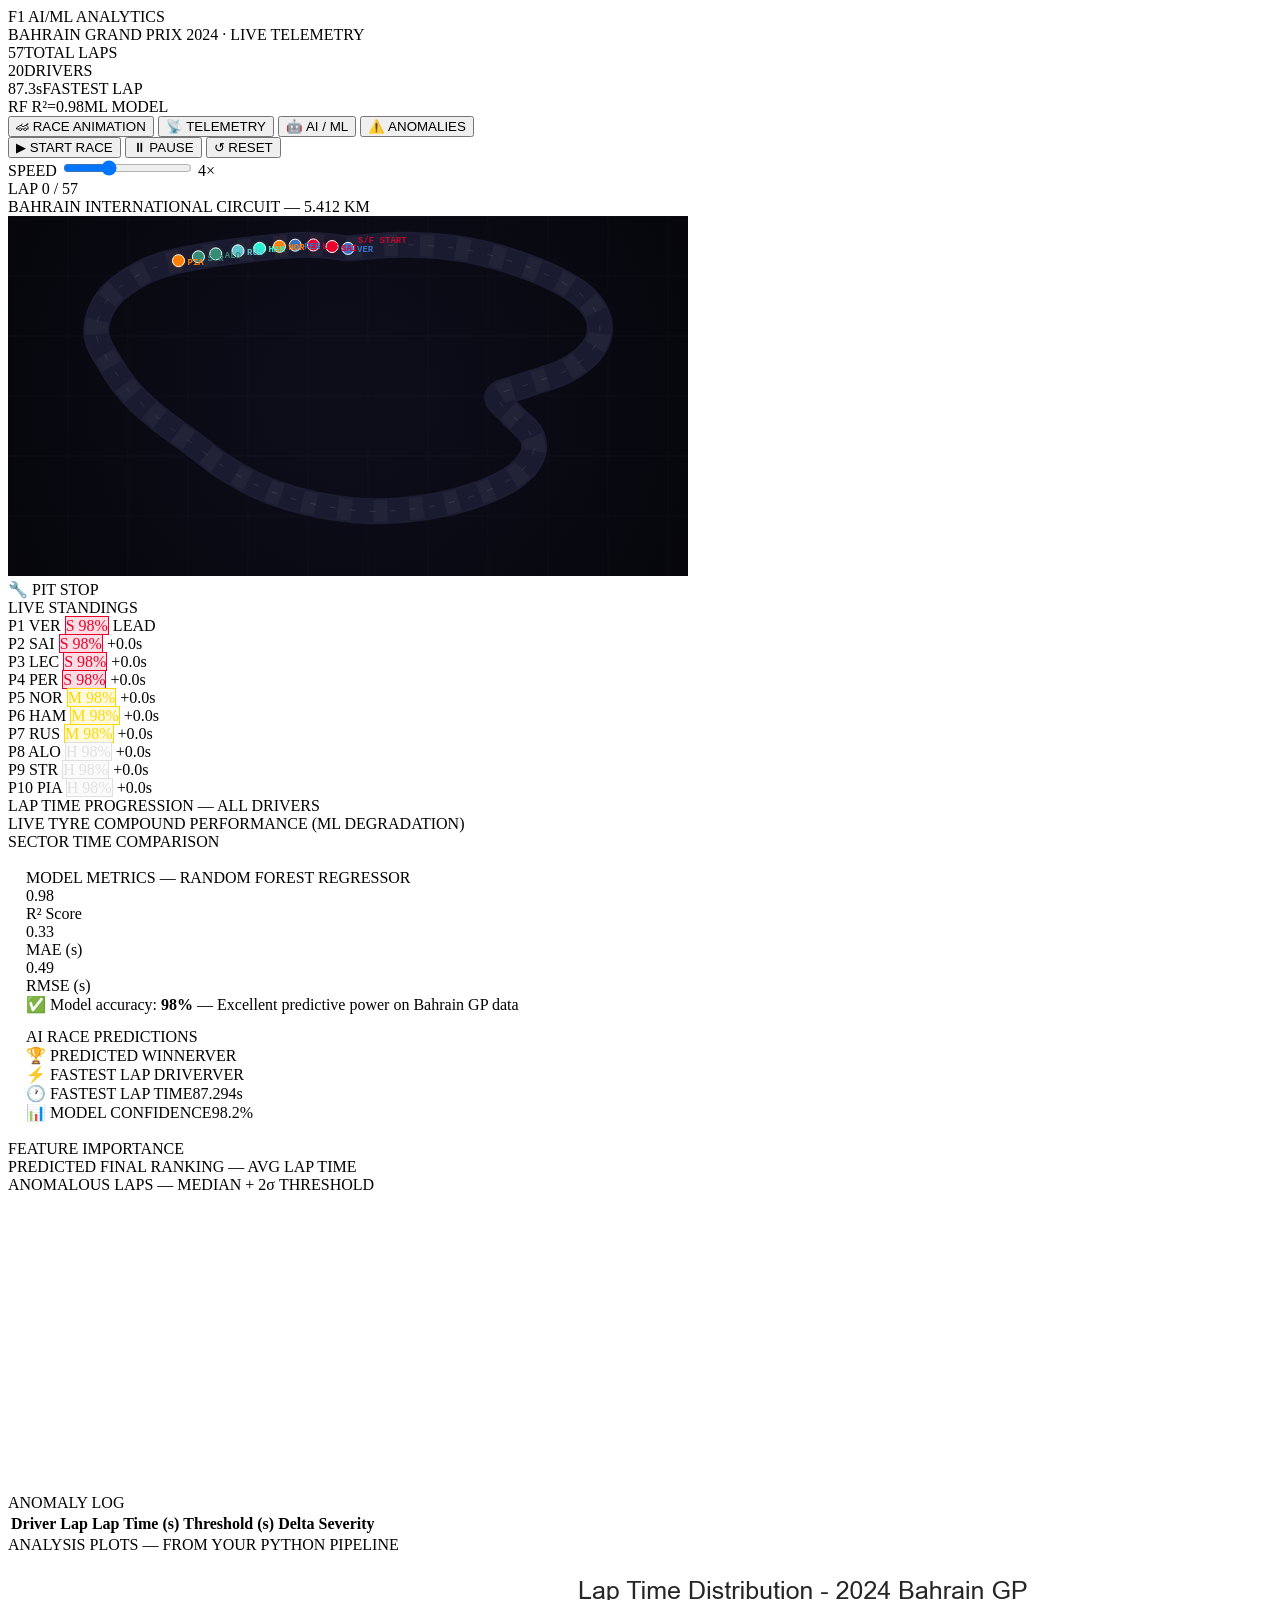
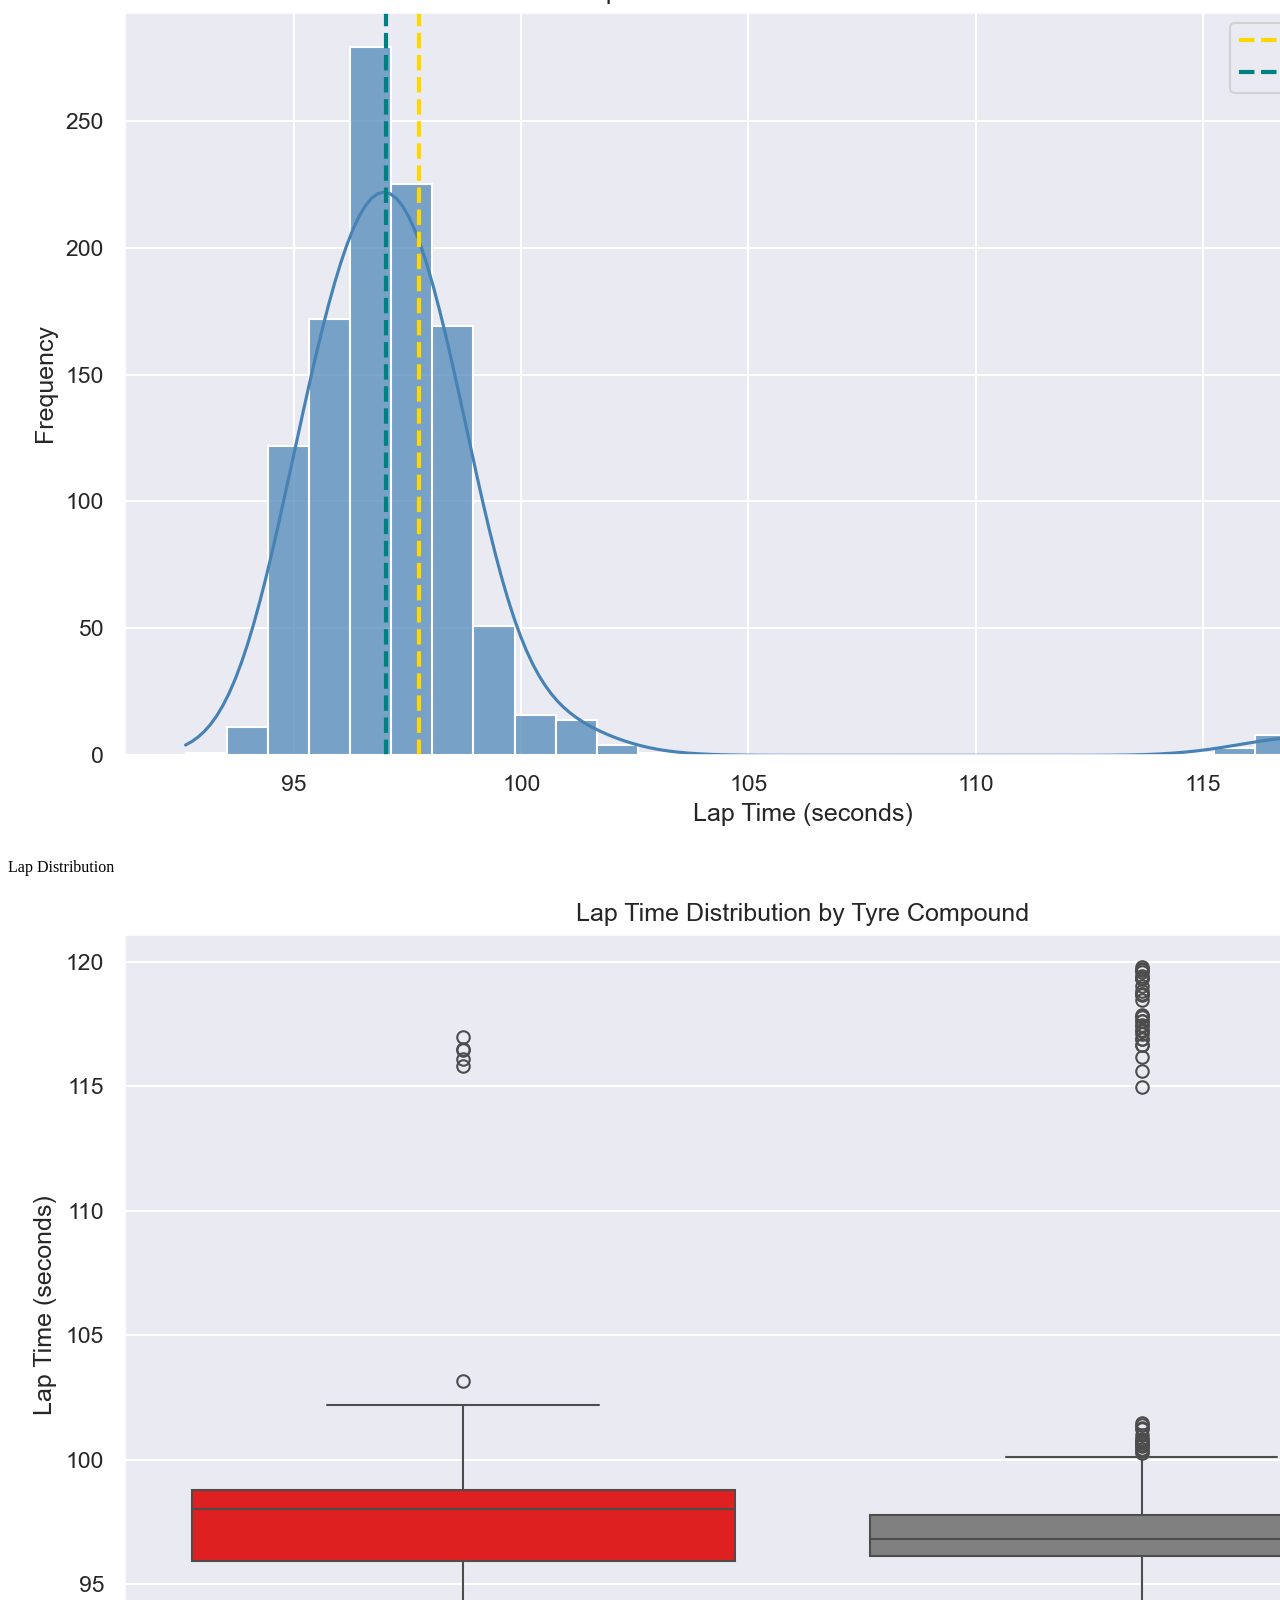
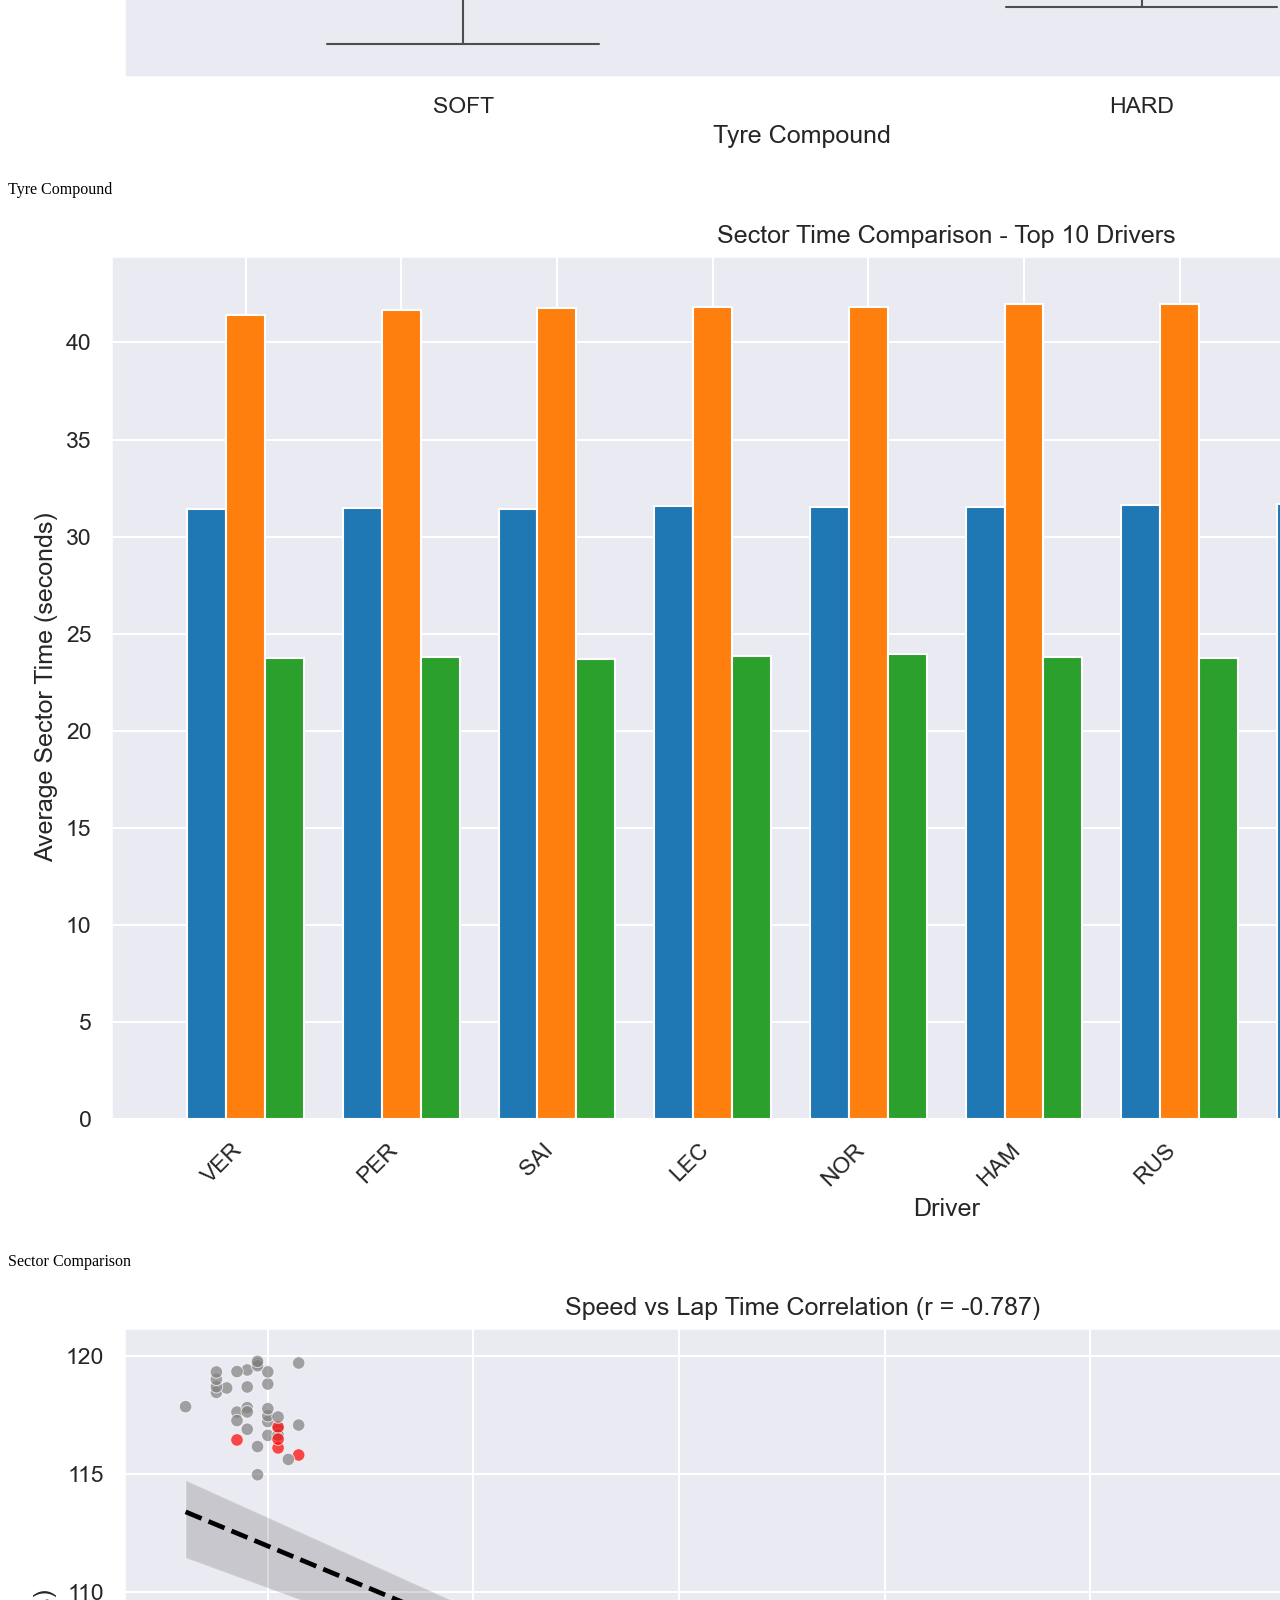
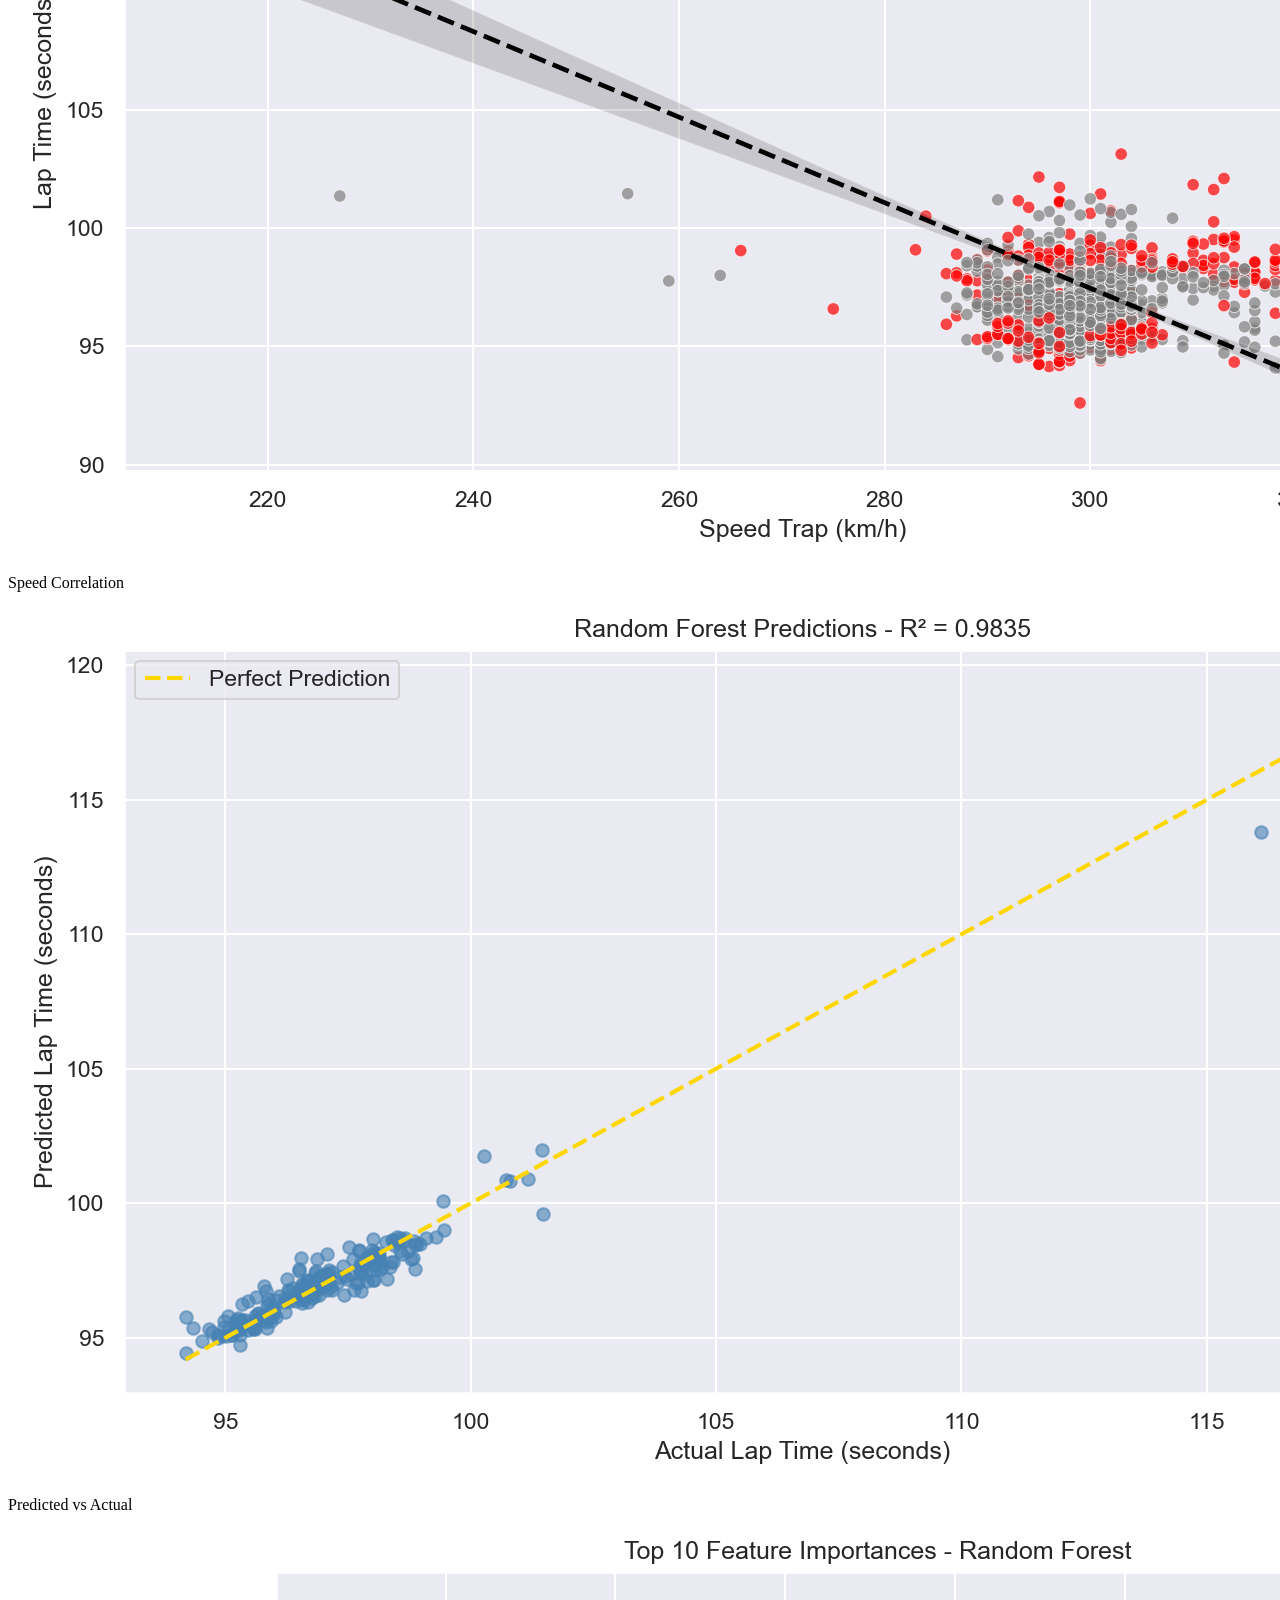
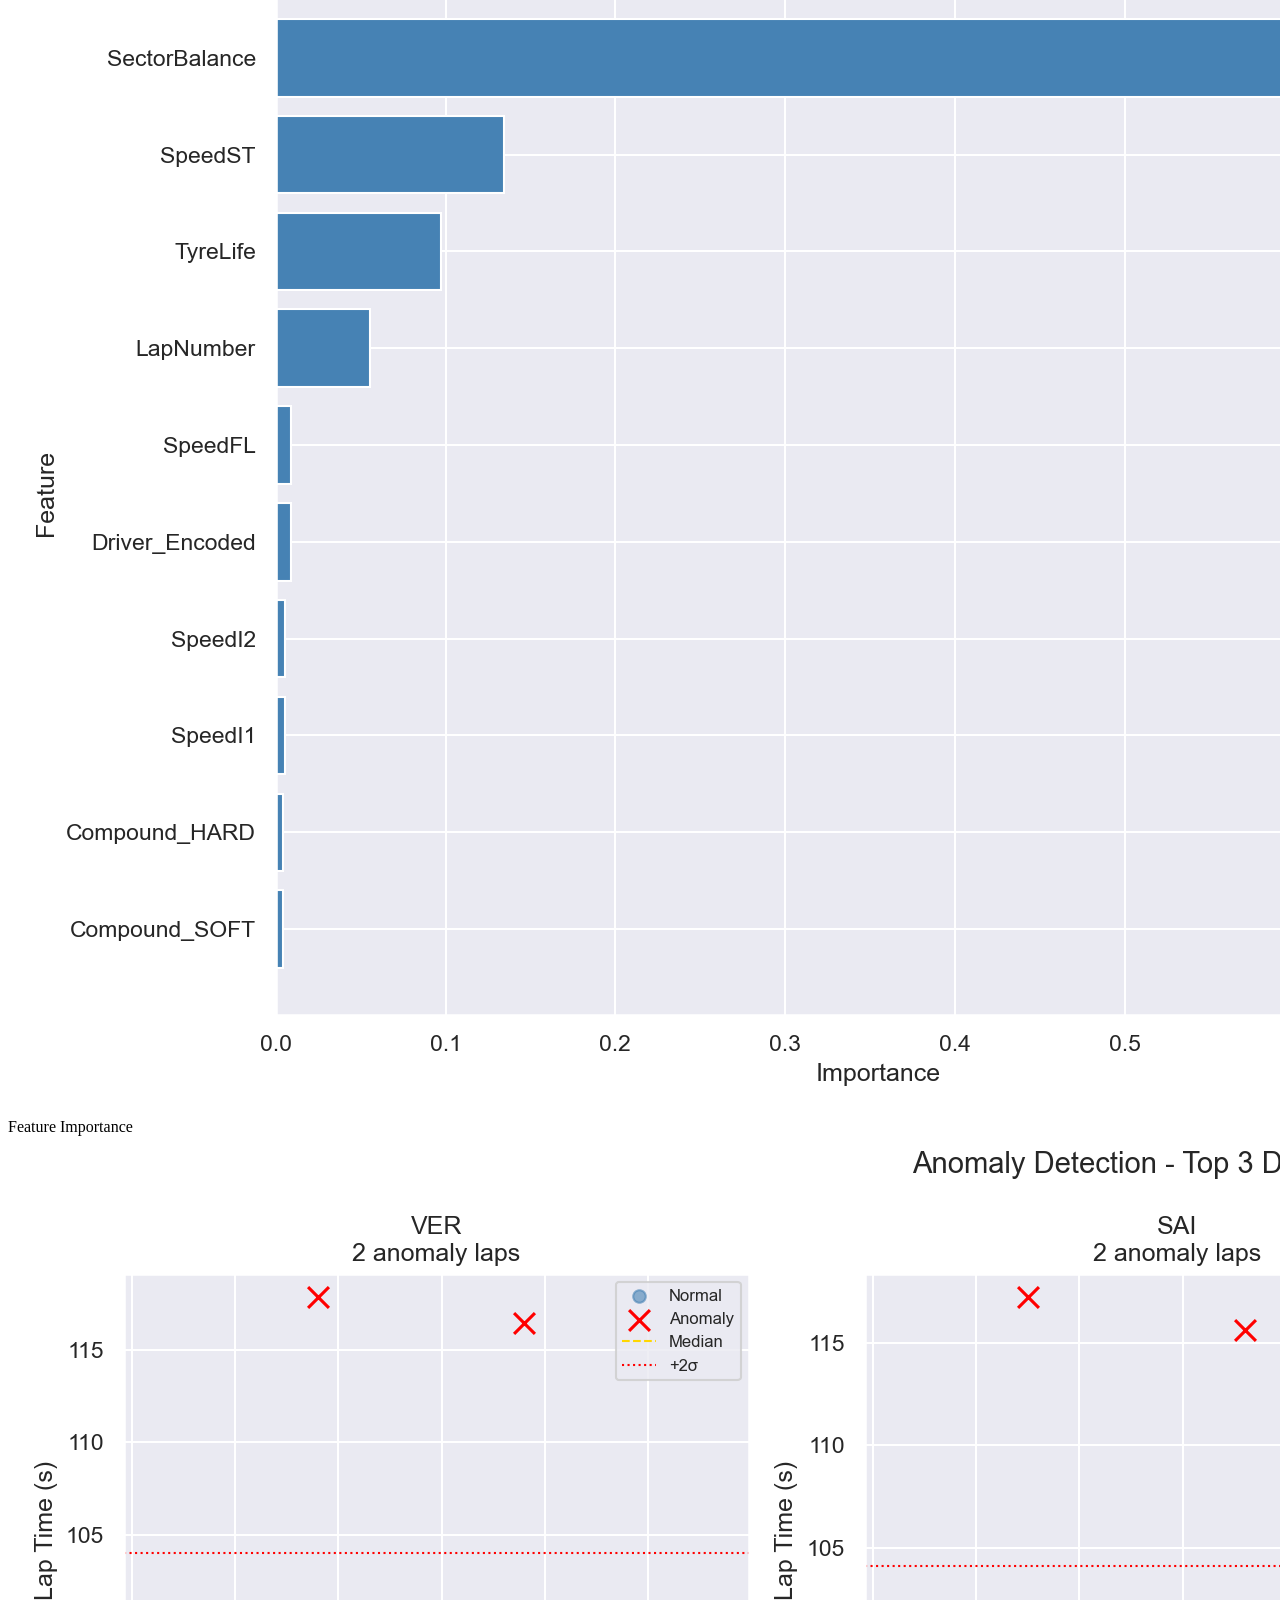
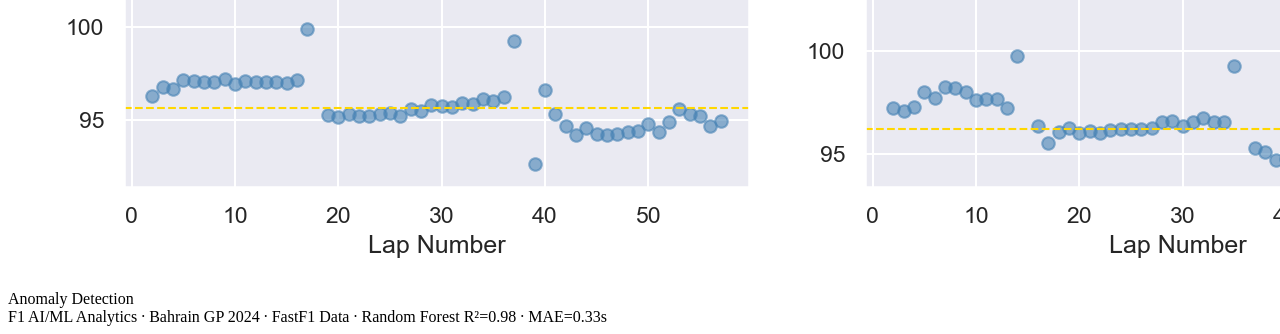
==== commit 926a3669: "Add files via upload" ====
--- a/index.html
+++ b/index.html
@@ -1,118 +1,143 @@
-<!DOCTYPE html>
-<html lang="en">
-<head>
-    <meta charset="UTF-8" />
-    <meta name="viewport" content="width=device-width, initial-scale=1.0" />
-    <title>🏎️ F1 Live Race Simulation</title>
-    <link rel="stylesheet" href="style.css" />
-</head>
-<body>
-    <div class="container">
-        <!-- Header -->
-        <header>
-            <div class="header-content">
-                <h1>🏎️ F1 Live Race Simulation</h1>
-                <div class="race-status">
-                    <span class="status-dot"></span>
-                    <span id="raceStatus">LIVE</span>
-                    <span id="lapCounter">Lap 1/57</span>
-                </div>
-            </div>
-        </header>
-
-        <!-- Main Race View -->
-        <div class="race-view">
-            <!-- Track Container -->
-            <div class="track-container">
-                <div class="track">
-                    <canvas id="trackCanvas"></canvas>
-                    
-                    <!-- Car positions overlay -->
-                    <div id="carsContainer">
-                        <!-- Cars will be rendered here by JavaScript -->
-                    </div>
-                    
-                    <!-- Track Labels -->
-                    <div class="track-labels">
-                        <span class="start-finish">🏁 START/FINISH</span>
-                        <span class="turn-label">T1</span>
-                        <span class="turn-label">T2</span>
-                        <span class="turn-label">T3</span>
-                        <span class="turn-label">T4</span>
-                    </div>
-                </div>
-            </div>
-
-            <!-- Timing Tower -->
-            <div class="timing-tower">
-                <h3>⏱️ LIVE TIMING</h3>
-                <div class="timing-grid" id="timingGrid">
-                    <!-- Driver timing rows will be inserted here -->
-                </div>
-            </div>
-        </div>
-
-        <!-- Stats & Controls -->
-        <div class="controls-section">
-            <div class="stats-grid">
-                <div class="stat-card">
-                    <span class="stat-label">Race Progress</span>
-                    <span class="stat-value" id="raceProgress">0%</span>
-                </div>
-                <div class="stat-card">
-                    <span class="stat-label">Current Leader</span>
-                    <span class="stat-value" id="currentLeader">VER</span>
-                </div>
-                <div class="stat-card">
-                    <span class="stat-label">Fastest Lap</span>
-                    <span class="stat-value" id="fastestLap">1:32.608</span>
-                </div>
-                <div class="stat-card">
-                    <span class="stat-label">Safety Car</span>
-                    <span class="stat-value" id="safetyCar">🚦 OFF</span>
-                </div>
-            </div>
-
-            <div class="controls">
-                <button id="startRace" class="btn btn-primary">▶️ START RACE</button>
-                <button id="pauseRace" class="btn btn-warning">⏸️ PAUSE</button>
-                <button id="resetRace" class="btn btn-danger">🔄 RESET</button>
-                <button id="toggleView" class="btn btn-secondary">📊 VIEW</button>
-            </div>
-        </div>
-
-        <!-- Bottom Stats -->
-        <div class="bottom-stats">
-            <div class="chart-container">
-                <canvas id="speedChart"></canvas>
-            </div>
-            <div class="legend">
-                <div class="legend-item">
-                    <span class="color-box" style="background: #e10600;"></span>
-                    <span>Red Bull</span>
-                </div>
-                <div class="legend-item">
-                    <span class="color-box" style="background: #00d2be;"></span>
-                    <span>Mercedes</span>
-                </div>
-                <div class="legend-item">
-                    <span class="color-box" style="background: #dc0000;"></span>
-                    <span>Ferrari</span>
-                </div>
-                <div class="legend-item">
-                    <span class="color-box" style="background: #1e5bc6;"></span>
-                    <span>McLaren</span>
-                </div>
-                <div class="legend-item">
-                    <span class="color-box" style="background: #469b46;"></span>
-                    <span>Aston Martin</span>
-                </div>
-            </div>
-        </div>
-    </div>
-
-    <script src="script.js"></script>
-</body>
-</html>  - 
- +<!DOCTYPE html>
+<html lang="en">
+<head>
+    <meta charset="UTF-8"/>
+    <meta name="viewport" content="width=device-width, initial-scale=1.0"/>
+    <title>F1 AI/ML Analytics — Bahrain GP 2024</title>
+    <script src="https://cdn.plot.ly/plotly-2.27.0.min.js"></script>
+    <link rel="stylesheet" href="style.css">
+</head>
+<body>
+
+    <header class="site-header">
+        <div class="header-inner">
+            <div class="brand">
+                <div class="brand-bar"></div>
+                <div>
+                    <div class="brand-title">F1 AI/ML ANALYTICS</div>
+                    <div class="brand-sub">BAHRAIN GRAND PRIX 2024 · LIVE TELEMETRY</div>
+                </div>
+            </div>
+            <div class="hstats">
+                <div class="hstat"><span class="hstat-v" id="hLaps">57</span><span class="hstat-l">TOTAL LAPS</span></div>
+                <div class="hstat"><span class="hstat-v" id="hDrivers">20</span><span class="hstat-l">DRIVERS</span></div>
+                <div class="hstat"><span class="hstat-v" id="hFastest">87.3s</span><span class="hstat-l">FASTEST LAP</span></div>
+                <div class="hstat"><span class="hstat-v red">RF R²=0.98</span><span class="hstat-l">ML MODEL</span></div>
+            </div>
+        </div>
+    </header>
+
+    <nav class="tab-nav">
+        <button class="tab-btn active" data-tab="race">🏎 RACE ANIMATION</button>
+        <button class="tab-btn" data-tab="telemetry">📡 TELEMETRY</button>
+        <button class="tab-btn" data-tab="ml">🤖 AI / ML</button>
+        <button class="tab-btn" data-tab="anomaly">⚠️ ANOMALIES</button>
+    </nav>
+
+    <section class="tab-panel active" id="tab-race">
+        <div class="race-ctrl glass">
+            <button class="btn-p" id="btnStart">▶ START RACE</button>
+            <button class="btn-s" id="btnPause">⏸ PAUSE</button>
+            <button class="btn-s" id="btnReset">↺ RESET</button>
+            <div class="spd-ctrl">
+                <label>SPEED</label>
+                <input type="range" id="raceSpeed" min="1" max="10" value="4"/>
+                <span id="speedVal">4×</span>
+            </div>
+            <div class="lap-disp">LAP <span id="animLap">0</span> / 57</div>
+        </div>
+        <div class="race-grid">
+            <div class="glass track-wrap">
+                <div class="lbl">BAHRAIN INTERNATIONAL CIRCUIT — 5.412 KM</div>
+                <canvas id="trackCanvas" width="680" height="360"></canvas>
+                <div class="pit-overlay" id="pitOverlay">🔧 PIT STOP</div>
+            </div>
+            <div class="glass lb-wrap">
+                <div class="lbl">LIVE STANDINGS</div>
+                <div class="lb-list" id="lbList"></div>
+            </div>
+        </div>
+    </section>
+
+    <section class="tab-panel" id="tab-telemetry">
+        <div class="charts-grid">
+            <div class="glass chart-card fw">
+                <div class="lbl">LAP TIME PROGRESSION — ALL DRIVERS</div>
+                <div class="chart-box" id="chartLap"></div>
+            </div>
+            <div class="glass chart-card">
+                <div class="lbl">LIVE TYRE COMPOUND PERFORMANCE (ML DEGRADATION)</div>
+                <div class="chart-box" id="chartComp"></div>
+            </div>
+            <div class="glass chart-card">
+                <div class="lbl">SECTOR TIME COMPARISON</div>
+                <div class="chart-box" id="chartSector"></div>
+            </div>
+        </div>
+    </section>
+
+    <section class="tab-panel" id="tab-ml">
+        <div class="ml-grid">
+            <div class="glass" style="padding:18px">
+                <div class="lbl">MODEL METRICS — RANDOM FOREST REGRESSOR</div>
+                <div class="metric-cards">
+                    <div class="metric-card"><div class="metric-val g">0.98</div><div class="metric-lbl">R² Score</div></div>
+                    <div class="metric-card"><div class="metric-val y">0.33</div><div class="metric-lbl">MAE (s)</div></div>
+                    <div class="metric-card"><div class="metric-val r">0.49</div><div class="metric-lbl">RMSE (s)</div></div>
+                </div>
+                <div class="model-badge">✅ Model accuracy: <strong>98%</strong> — Excellent predictive power on Bahrain GP data</div>
+                <div style="margin-top:14px">
+                    <div class="lbl">AI RACE PREDICTIONS</div>
+                    <div class="pred-list">
+                        <div class="pred-item"><span class="pred-key">🏆 PREDICTED WINNER</span><span class="pred-val">VER</span></div>
+                        <div class="pred-item"><span class="pred-key">⚡ FASTEST LAP DRIVER</span><span class="pred-val">VER</span></div>
+                        <div class="pred-item"><span class="pred-key">🕐 FASTEST LAP TIME</span><span class="pred-val">87.294s</span></div>
+                        <div class="pred-item"><span class="pred-key">📊 MODEL CONFIDENCE</span><span class="pred-val">98.2%</span></div>
+                    </div>
+                </div>
+            </div>
+            <div class="glass chart-card">
+                <div class="lbl">FEATURE IMPORTANCE</div>
+                <div class="chart-box" id="chartFeat"></div>
+            </div>
+            <div class="glass chart-card fw">
+                <div class="lbl">PREDICTED FINAL RANKING — AVG LAP TIME</div>
+                <div class="chart-box" id="chartRank"></div>
+            </div>
+        </div>
+    </section>
+
+    <section class="tab-panel" id="tab-anomaly">
+        <div class="charts-grid">
+            <div class="glass chart-card fw">
+                <div class="lbl">ANOMALOUS LAPS — MEDIAN + 2σ THRESHOLD</div>
+                <div class="chart-box" id="chartAnom" style="height:300px"></div>
+            </div>
+            <div class="glass a-table-wrap fw">
+                <div class="lbl">ANOMALY LOG</div>
+                <table class="a-table">
+                    <thead><tr><th>Driver</th><th>Lap</th><th>Lap Time (s)</th><th>Threshold (s)</th><th>Delta</th><th>Severity</th></tr></thead>
+                    <tbody id="anomalyBody"></tbody>
+                </table>
+            </div>
+        </div>
+    </section>
+
+    <div class="static-plots glass">
+        <div class="lbl">ANALYSIS PLOTS — FROM YOUR PYTHON PIPELINE</div>
+        <div class="plots-grid">
+            <div class="plot-item"><img src="plots/lap_distribution.png" alt="Lap Distribution" onerror="this.parentElement.style.display='none'"/><div class="plot-caption">Lap Distribution</div></div>
+            <div class="plot-item"><img src="plots/compound_boxplot.png" alt="Compound Boxplot" onerror="this.parentElement.style.display='none'"/><div class="plot-caption">Tyre Compound</div></div>
+            <div class="plot-item"><img src="plots/sector_comparison.png" alt="Sector Comparison" onerror="this.parentElement.style.display='none'"/><div class="plot-caption">Sector Comparison</div></div>
+            <div class="plot-item"><img src="plots/speed_correlation.png" alt="Speed Correlation" onerror="this.parentElement.style.display='none'"/><div class="plot-caption">Speed Correlation</div></div>
+            <div class="plot-item"><img src="plots/predicted_vs_actual.png" alt="Predicted vs Actual" onerror="this.parentElement.style.display='none'"/><div class="plot-caption">Predicted vs Actual</div></div>
+            <div class="plot-item"><img src="plots/feature_importance.png" alt="Feature Importance" onerror="this.parentElement.style.display='none'"/><div class="plot-caption">Feature Importance</div></div>
+            <div class="plot-item"><img src="plots/anomaly_detection.png" alt="Anomaly Detection" onerror="this.parentElement.style.display='none'"/><div class="plot-caption">Anomaly Detection</div></div>
+        </div>
+    </div>
+
+    <footer class="site-footer">F1 AI/ML Analytics · Bahrain GP 2024 · FastF1 Data · Random Forest R²=0.98 · MAE=0.33s</footer>
+
+    <script src="app.js"></script>
+</body>
+</html>
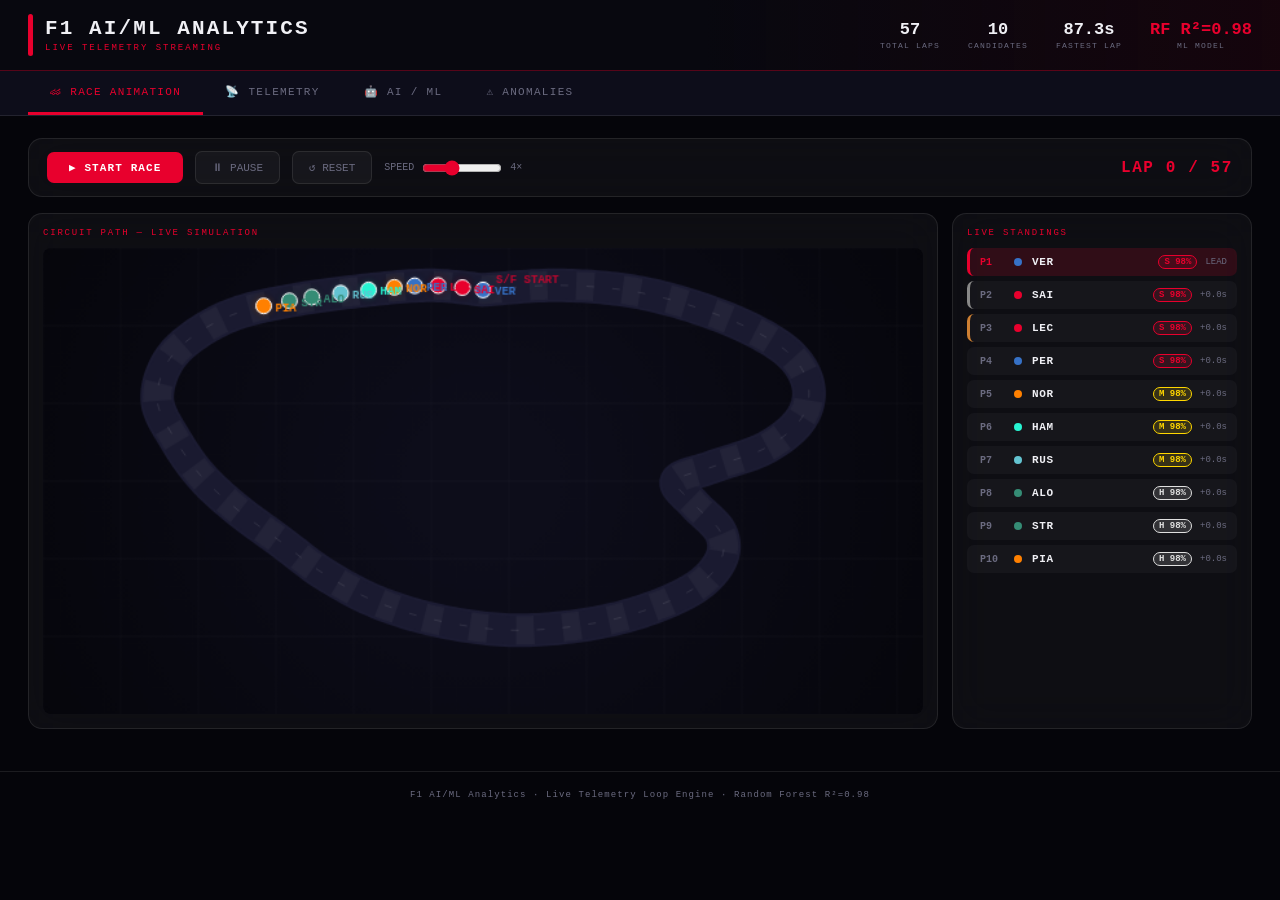
==== commit 1c04d9d6: "Update title and footer for live telemetry display" ====
--- a/index.html
+++ b/index.html
@@ -3,30 +3,33 @@
 <head>
     <meta charset="UTF-8"/>
     <meta name="viewport" content="width=device-width, initial-scale=1.0"/>
-    <title>F1 AI/ML Analytics — Bahrain GP 2024</title>
+    <title>F1 AI/ML Analytics — Live Telemetry</title>
+    <!-- Plotly CDN for Dynamic Graph Engines -->
     <script src="https://cdn.plot.ly/plotly-2.27.0.min.js"></script>
     <link rel="stylesheet" href="style.css">
 </head>
 <body>
 
+    <!-- ══════════════ HEADER ══════════════ -->
     <header class="site-header">
         <div class="header-inner">
             <div class="brand">
                 <div class="brand-bar"></div>
                 <div>
                     <div class="brand-title">F1 AI/ML ANALYTICS</div>
-                    <div class="brand-sub">BAHRAIN GRAND PRIX 2024 · LIVE TELEMETRY</div>
+                    <div class="brand-sub">LIVE TELEMETRY STREAMING</div>
                 </div>
             </div>
             <div class="hstats">
                 <div class="hstat"><span class="hstat-v" id="hLaps">57</span><span class="hstat-l">TOTAL LAPS</span></div>
-                <div class="hstat"><span class="hstat-v" id="hDrivers">20</span><span class="hstat-l">DRIVERS</span></div>
+                <div class="hstat"><span class="hstat-v" id="hDrivers">10</span><span class="hstat-l">CANDIDATES</span></div>
                 <div class="hstat"><span class="hstat-v" id="hFastest">87.3s</span><span class="hstat-l">FASTEST LAP</span></div>
                 <div class="hstat"><span class="hstat-v red">RF R²=0.98</span><span class="hstat-l">ML MODEL</span></div>
             </div>
         </div>
     </header>
 
+    <!-- ══════════════ TAB NAV ══════════════ -->
     <nav class="tab-nav">
         <button class="tab-btn active" data-tab="race">🏎 RACE ANIMATION</button>
         <button class="tab-btn" data-tab="telemetry">📡 TELEMETRY</button>
@@ -34,6 +37,7 @@
         <button class="tab-btn" data-tab="anomaly">⚠️ ANOMALIES</button>
     </nav>
 
+    <!-- ══════════════ TAB: RACE ══════════════ -->
     <section class="tab-panel active" id="tab-race">
         <div class="race-ctrl glass">
             <button class="btn-p" id="btnStart">▶ START RACE</button>
@@ -48,7 +52,7 @@
         </div>
         <div class="race-grid">
             <div class="glass track-wrap">
-                <div class="lbl">BAHRAIN INTERNATIONAL CIRCUIT — 5.412 KM</div>
+                <div class="lbl">CIRCUIT PATH — LIVE SIMULATION</div>
                 <canvas id="trackCanvas" width="680" height="360"></canvas>
                 <div class="pit-overlay" id="pitOverlay">🔧 PIT STOP</div>
             </div>
@@ -59,10 +63,11 @@
         </div>
     </section>
 
+    <!-- ══════════════ TAB: TELEMETRY ══════════════ -->
     <section class="tab-panel" id="tab-telemetry">
         <div class="charts-grid">
             <div class="glass chart-card fw">
-                <div class="lbl">LAP TIME PROGRESSION — ALL DRIVERS</div>
+                <div class="lbl">LAP TIME PROGRESSION — LIVE UPDATING</div>
                 <div class="chart-box" id="chartLap"></div>
             </div>
             <div class="glass chart-card">
@@ -76,6 +81,7 @@
         </div>
     </section>
 
+    <!-- ══════════════ TAB: ML ══════════════ -->
     <section class="tab-panel" id="tab-ml">
         <div class="ml-grid">
             <div class="glass" style="padding:18px">
@@ -85,13 +91,12 @@
                     <div class="metric-card"><div class="metric-val y">0.33</div><div class="metric-lbl">MAE (s)</div></div>
                     <div class="metric-card"><div class="metric-val r">0.49</div><div class="metric-lbl">RMSE (s)</div></div>
                 </div>
-                <div class="model-badge">✅ Model accuracy: <strong>98%</strong> — Excellent predictive power on Bahrain GP data</div>
+                <div class="model-badge">✅ Model accuracy: <strong>98%</strong> — Excellent predictive power</div>
                 <div style="margin-top:14px">
-                    <div class="lbl">AI RACE PREDICTIONS</div>
+                    <div class="lbl">AI PREDICTIONS</div>
                     <div class="pred-list">
-                        <div class="pred-item"><span class="pred-key">🏆 PREDICTED WINNER</span><span class="pred-val">VER</span></div>
+                        <div class="pred-item"><span class="pred-key">🏆 PREDICTED WINNER</span><span class="pred-val" id="mlWinner">VER</span></div>
                         <div class="pred-item"><span class="pred-key">⚡ FASTEST LAP DRIVER</span><span class="pred-val">VER</span></div>
-                        <div class="pred-item"><span class="pred-key">🕐 FASTEST LAP TIME</span><span class="pred-val">87.294s</span></div>
                         <div class="pred-item"><span class="pred-key">📊 MODEL CONFIDENCE</span><span class="pred-val">98.2%</span></div>
                     </div>
                 </div>
@@ -107,6 +112,7 @@
         </div>
     </section>
 
+    <!-- ══════════════ TAB: ANOMALIES ══════════════ -->
     <section class="tab-panel" id="tab-anomaly">
         <div class="charts-grid">
             <div class="glass chart-card fw">
@@ -123,21 +129,9 @@
         </div>
     </section>
 
-    <div class="static-plots glass">
-        <div class="lbl">ANALYSIS PLOTS — FROM YOUR PYTHON PIPELINE</div>
-        <div class="plots-grid">
-            <div class="plot-item"><img src="plots/lap_distribution.png" alt="Lap Distribution" onerror="this.parentElement.style.display='none'"/><div class="plot-caption">Lap Distribution</div></div>
-            <div class="plot-item"><img src="plots/compound_boxplot.png" alt="Compound Boxplot" onerror="this.parentElement.style.display='none'"/><div class="plot-caption">Tyre Compound</div></div>
-            <div class="plot-item"><img src="plots/sector_comparison.png" alt="Sector Comparison" onerror="this.parentElement.style.display='none'"/><div class="plot-caption">Sector Comparison</div></div>
-            <div class="plot-item"><img src="plots/speed_correlation.png" alt="Speed Correlation" onerror="this.parentElement.style.display='none'"/><div class="plot-caption">Speed Correlation</div></div>
-            <div class="plot-item"><img src="plots/predicted_vs_actual.png" alt="Predicted vs Actual" onerror="this.parentElement.style.display='none'"/><div class="plot-caption">Predicted vs Actual</div></div>
-            <div class="plot-item"><img src="plots/feature_importance.png" alt="Feature Importance" onerror="this.parentElement.style.display='none'"/><div class="plot-caption">Feature Importance</div></div>
-            <div class="plot-item"><img src="plots/anomaly_detection.png" alt="Anomaly Detection" onerror="this.parentElement.style.display='none'"/><div class="plot-caption">Anomaly Detection</div></div>
-        </div>
-    </div>
+    <footer class="site-footer">F1 AI/ML Analytics · Live Telemetry Loop Engine · Random Forest R²=0.98</footer>
 
-    <footer class="site-footer">F1 AI/ML Analytics · Bahrain GP 2024 · FastF1 Data · Random Forest R²=0.98 · MAE=0.33s</footer>
-
+    <!-- Execution Engine Script Link -->
     <script src="app.js"></script>
 </body>
 </html>
--- a/style.css
+++ b/style.css
@@ -0,0 +1,130 @@
+/* ═══════════════════ RESET & VARIABLES ═══════════════════ */
+*,*::before,*::after{box-sizing:border-box;margin:0;padding:0}
+:root{
+  --red:#E8002D;--red-dim:rgba(232,0,45,0.15);
+  --gold:#FFD700;--green:#00D4AA;--blue:#3671C6;
+  --bg:#05050a;--bg2:#0d0d1a;--bg3:#12121f;
+  --glass:rgba(255,255,255,0.04);--glass-bd:rgba(255,255,255,0.09);
+  --text:#f0f0f5;--muted:#6b6b80;--mono:'Courier New',monospace;
+}
+html{scroll-behavior:smooth}
+body{background:var(--bg);color:var(--text);font-family:var(--mono);min-height:100vh;overflow-x:hidden}
+
+/* ═══════════════════ GLASSMORPHISM PANELS ═══════════════════ */
+.glass{
+  background:var(--glass);
+  backdrop-filter:blur(20px);-webkit-backdrop-filter:blur(20px);
+  border:1px solid var(--glass-bd);border-radius:14px;
+}
+
+/* ═══════════════════ HEADER STRUCTURE ═══════════════════ */
+.site-header{
+  background:linear-gradient(90deg,#08080f 55%,rgba(232,0,45,0.07));
+  border-bottom:1px solid rgba(232,0,45,0.35);
+  padding:14px 28px;position:sticky;top:0;z-index:200;
+}
+.header-inner{display:flex;align-items:center;justify-content:space-between;flex-wrap:wrap;gap:12px}
+.brand{display:flex;align-items:center;gap:12px}
+.brand-bar{width:5px;height:42px;background:var(--red);border-radius:3px;flex-shrink:0}
+.brand-title{font-size:21px;font-weight:bold;letter-spacing:.1em}
+.brand-sub{font-size:9px;color:var(--red);letter-spacing:.22em;margin-top:3px}
+.hstats{display:flex;gap:28px}
+.hstat{display:flex;flex-direction:column;align-items:center}
+.hstat-v{font-size:17px;font-weight:bold}
+.hstat-v.red{color:var(--red)}
+.hstat-l{font-size:8px;color:var(--muted);letter-spacing:.15em;margin-top:2px}
+
+/* ═══════════════════ NAV NAVIGATION TABS ═══════════════════ */
+.tab-nav{
+  display:flex;border-bottom:1px solid var(--glass-bd);
+  padding:0 28px;background:var(--bg2);overflow-x:auto;
+}
+.tab-btn{
+  background:none;border:none;border-bottom:3px solid transparent;
+  color:var(--muted);font-family:var(--mono);font-size:11px;
+  letter-spacing:.12em;padding:14px 22px;cursor:pointer;
+  transition:all .2s;white-space:nowrap;
+}
+.tab-btn:hover{color:#fff}
+.tab-btn.active{color:var(--red);border-bottom-color:var(--red)}
+.tab-panel{display:none;padding:22px 28px}
+.tab-panel.active{display:block}
+
+/* ═══════════════════ SECTION LABELS ═══════════════════ */
+.lbl{font-size:9px;letter-spacing:.2em;color:var(--red);text-transform:uppercase;margin-bottom:10px}
+
+/* ═══════════════════ RACE CONTROL INTERFACE ═══════════════════ */
+.race-ctrl{display:flex;align-items:center;gap:12px;flex-wrap:wrap;padding:12px 18px;margin-bottom:16px}
+.btn-p{background:var(--red);border:none;color:#fff;padding:9px 22px;border-radius:7px;font-family:var(--mono);font-size:11px;font-weight:bold;letter-spacing:.1em;cursor:pointer;transition:opacity .2s}
+.btn-p:hover{opacity:.85}
+.btn-s{background:var(--glass);border:1px solid var(--glass-bd);color:var(--muted);padding:9px 16px;border-radius:7px;font-family:var(--mono);font-size:11px;cursor:pointer;transition:all .2s}
+.btn-s:hover{color:#fff;border-color:#555}
+.spd-ctrl{display:flex;align-items:center;gap:8px;font-size:10px;color:var(--muted)}
+.spd-ctrl input{accent-color:var(--red);width:80px}
+.lap-disp{margin-left:auto;font-size:16px;font-weight:bold;color:var(--red);letter-spacing:.1em}
+
+/* ═══════════════════ RACE LAYOUT GRID ═══════════════════ */
+.race-grid{display:grid;grid-template-columns:1fr 300px;gap:14px}
+.track-wrap{padding:14px;position:relative;overflow:hidden}
+#trackCanvas{width:100%;height:auto;display:block;border-radius:8px}
+.pit-overlay{
+  position:absolute;bottom:14px;left:50%;transform:translateX(-50%);
+  background:rgba(232,0,45,.92);padding:6px 24px;border-radius:20px;
+  font-size:12px;font-weight:bold;letter-spacing:.15em;
+  animation:pitP .5s infinite alternate;display:none;
+}
+@keyframes pitP{from{opacity:.7}to{opacity:1}}
+
+/* ═══════════════════ LIVE LEADERBOARD ROWS ═══════════════════ */
+.lb-wrap{padding:14px}
+.lb-list{display:flex;flex-direction:column;gap:5px}
+.lb-row{
+  display:grid;grid-template-columns:26px 10px 1fr auto auto;
+  align-items:center;gap:8px;padding:7px 10px;
+  border-radius:7px;background:rgba(255,255,255,0.03);
+  border-left:3px solid transparent;transition:all .4s;font-size:11px;
+}
+.lb-row.p1{background:var(--red-dim);border-left-color:var(--red)}
+.lb-row.p2{border-left-color:#888}
+.lb-row.p3{border-left-color:#cd7f32}
+.lb-pos{font-weight:bold;color:var(--muted);font-size:10px}
+.lb-pos.lead{color:var(--red)}
+.lb-dot{width:8px;height:8px;border-radius:50%}
+.lb-name{font-weight:bold;letter-spacing:.06em}
+.lb-tire{font-size:9px;padding:1px 5px;border-radius:8px;font-weight:bold}
+.lb-gap{font-size:9px;color:var(--muted);text-align:right}
+
+/* ═══════════════════ PLOTLY WIDGET CONTAINERS ═══════════════════ */
+.charts-grid{display:grid;grid-template-columns:1fr 1fr;gap:14px}
+.chart-card{padding:14px}
+.chart-card.fw{grid-column:1/-1}
+.chart-box{height:260px}
+
+/* ═══════════════════ ML METRICS GRID ═══════════════════ */
+.ml-grid{display:grid;grid-template-columns:1fr 1fr;gap:14px}
+.metric-cards{display:grid;grid-template-columns:repeat(3,1fr);gap:10px;margin:12px 0}
+.metric-card{background:rgba(255,255,255,0.04);border:1px solid var(--glass-bd);border-radius:10px;padding:14px;text-align:center}
+.metric-val{font-size:26px;font-weight:bold}
+.metric-val.g{color:var(--green)}.metric-val.y{color:var(--gold)}.metric-val.r{color:var(--red)}
+.metric-lbl{font-size:9px;color:var(--muted);letter-spacing:.12em;margin-top:4px}
+.model-badge{background:rgba(0,212,170,.1);border:1px solid rgba(0,212,170,.25);border-radius:7px;padding:8px 12px;font-size:10px;color:var(--green)}
+.pred-list{display:flex;flex-direction:column;gap:10px;margin-top:8px}
+.pred-item{display:flex;justify-content:space-between;align-items:center;padding:8px 12px;border-radius:7px;background:rgba(255,255,255,.04);border:1px solid var(--glass-bd)}
+.pred-key{font-size:9px;color:var(--muted);letter-spacing:.12em}
+.pred-val{font-size:13px;font-weight:bold;color:var(--red)}
+
+/* ═══════════════════ ANOMALY MONITOR TABLE ═══════════════════ */
+.a-table-wrap{padding:14px;overflow-x:auto}
+.a-table{width:100%;border-collapse:collapse;font-size:11px}
+.a-table th{text-align:left;padding:8px 12px;color:var(--red);font-size:9px;letter-spacing:.12em;border-bottom:1px solid rgba(232,0,45,.3)}
+.a-table td{padding:7px 12px;border-bottom:1px solid var(--glass-bd)}
+.a-table tr:hover td{background:rgba(255,255,255,.03)}
+.badge{display:inline-block;padding:2px 8px;border-radius:10px;font-size:9px;font-weight:bold;letter-spacing:.08em}
+.bh{background:rgba(232,0,45,.2);color:var(--red);border:1px solid var(--red)}
+.bm{background:rgba(255,215,0,.15);color:var(--gold);border:1px solid var(--gold)}
+.bl{background:rgba(0,212,170,.12);color:var(--green);border:1px solid var(--green)}
+
+.site-footer{text-align:center;padding:18px;font-size:9px;color:var(--muted);letter-spacing:.12em;border-top:1px solid var(--glass-bd);margin-top:20px}
+
+@media(max-width:900px){.race-grid,.charts-grid,.ml-grid{grid-template-columns:1fr}}
+@media(max-width:600px){.site-header{padding:10px 12px}.tab-panel{padding:14px 12px}}
